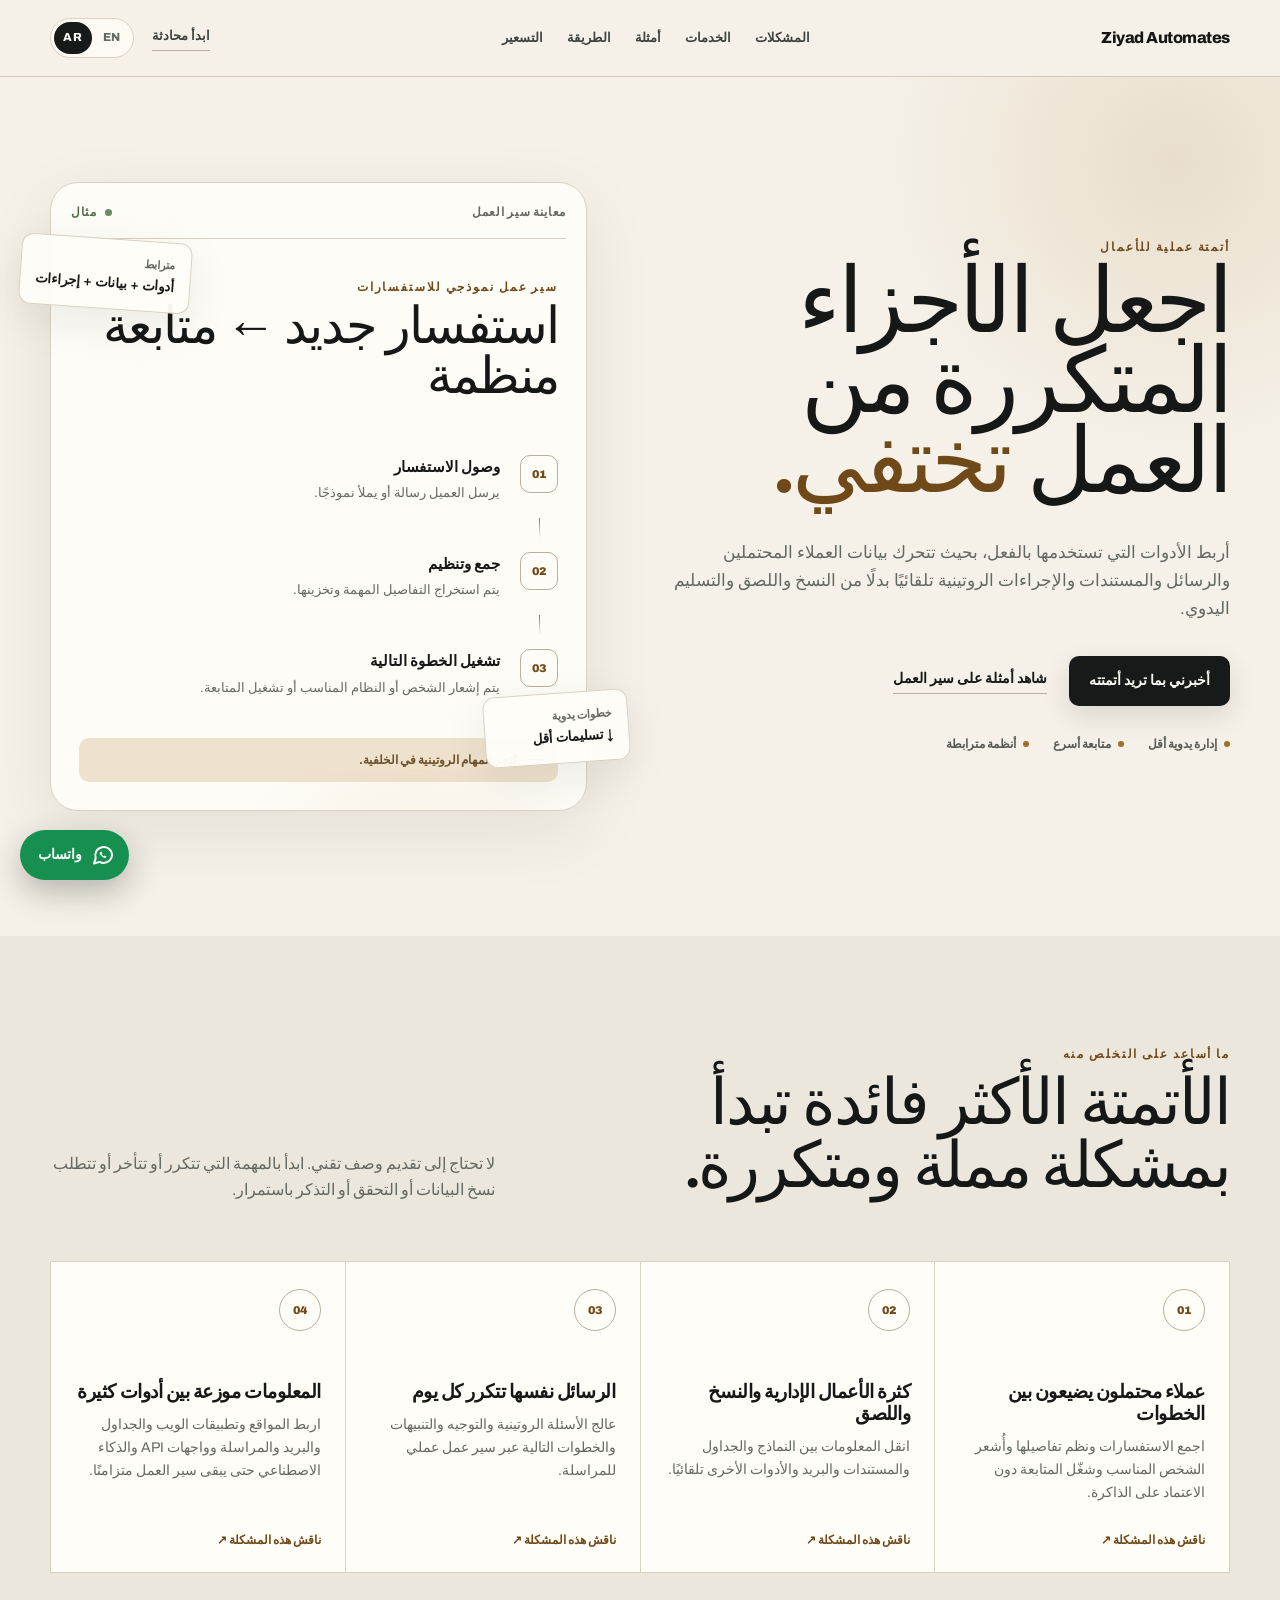
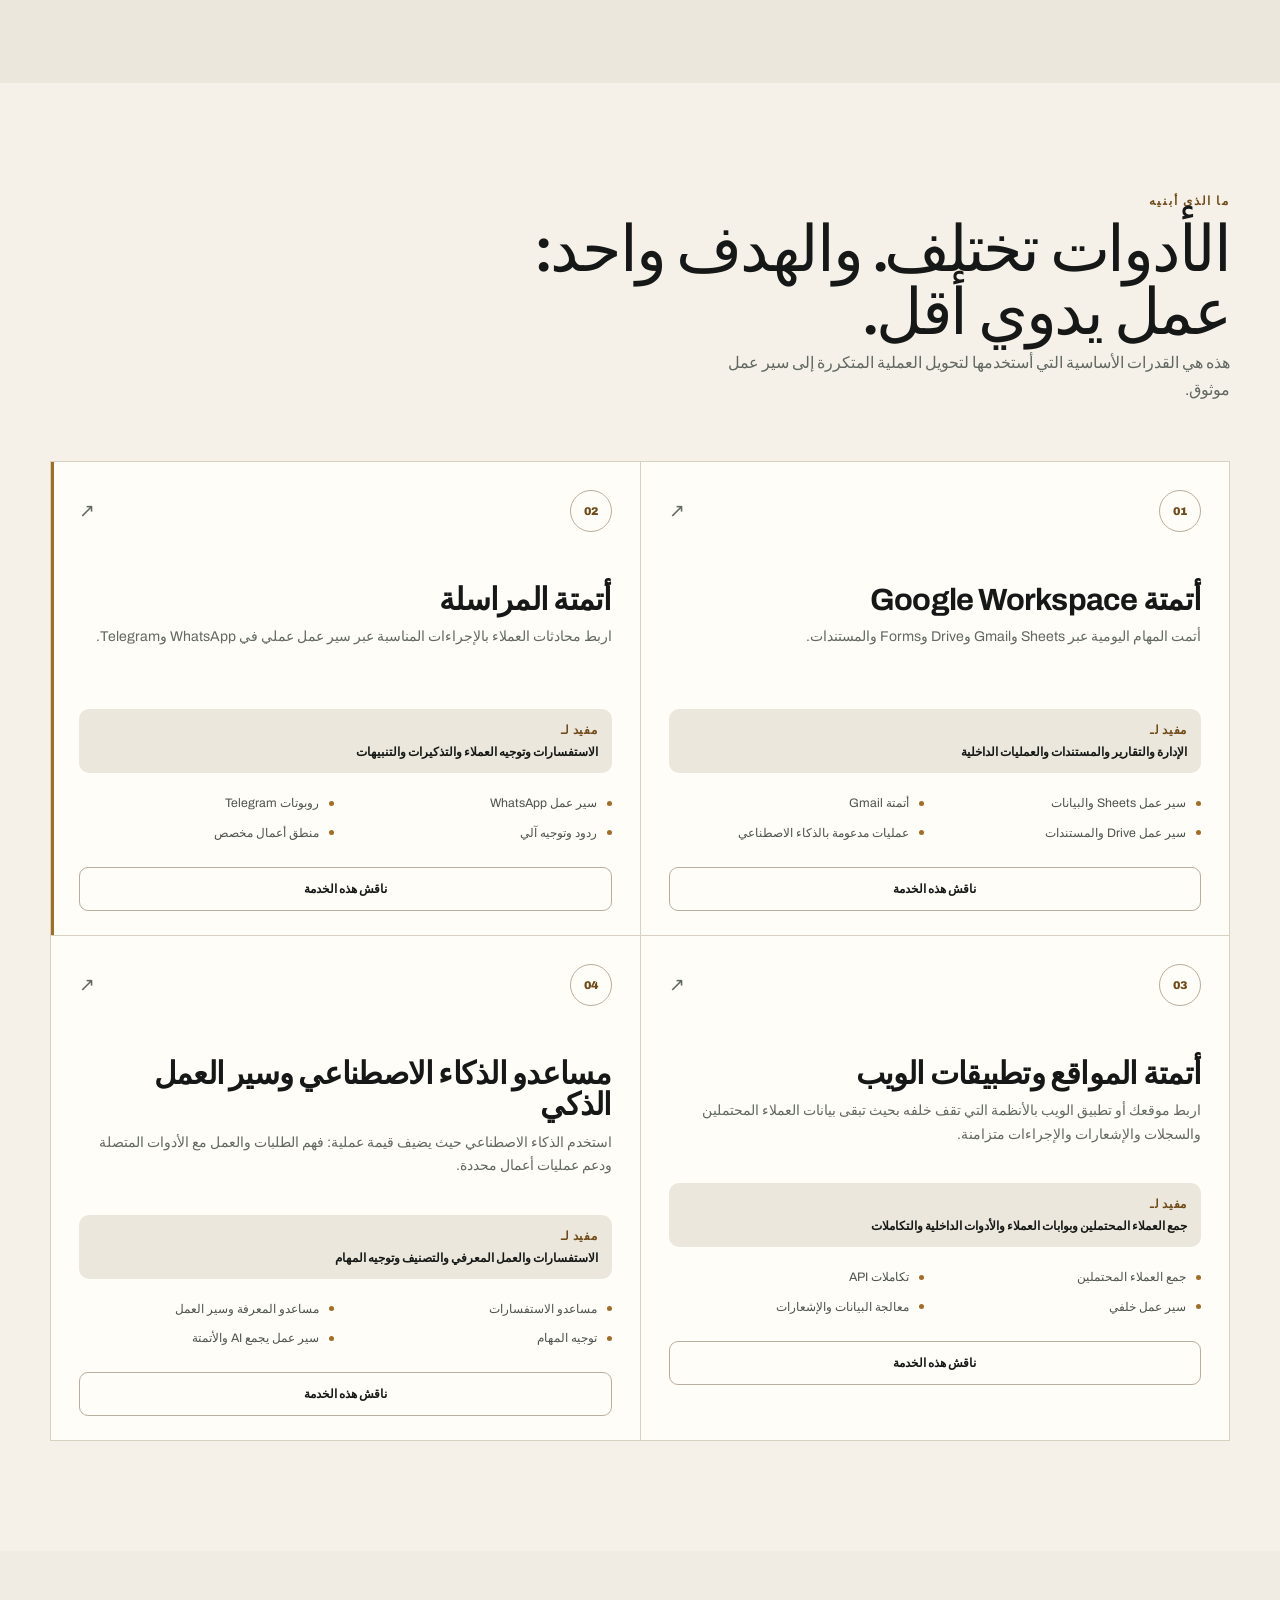
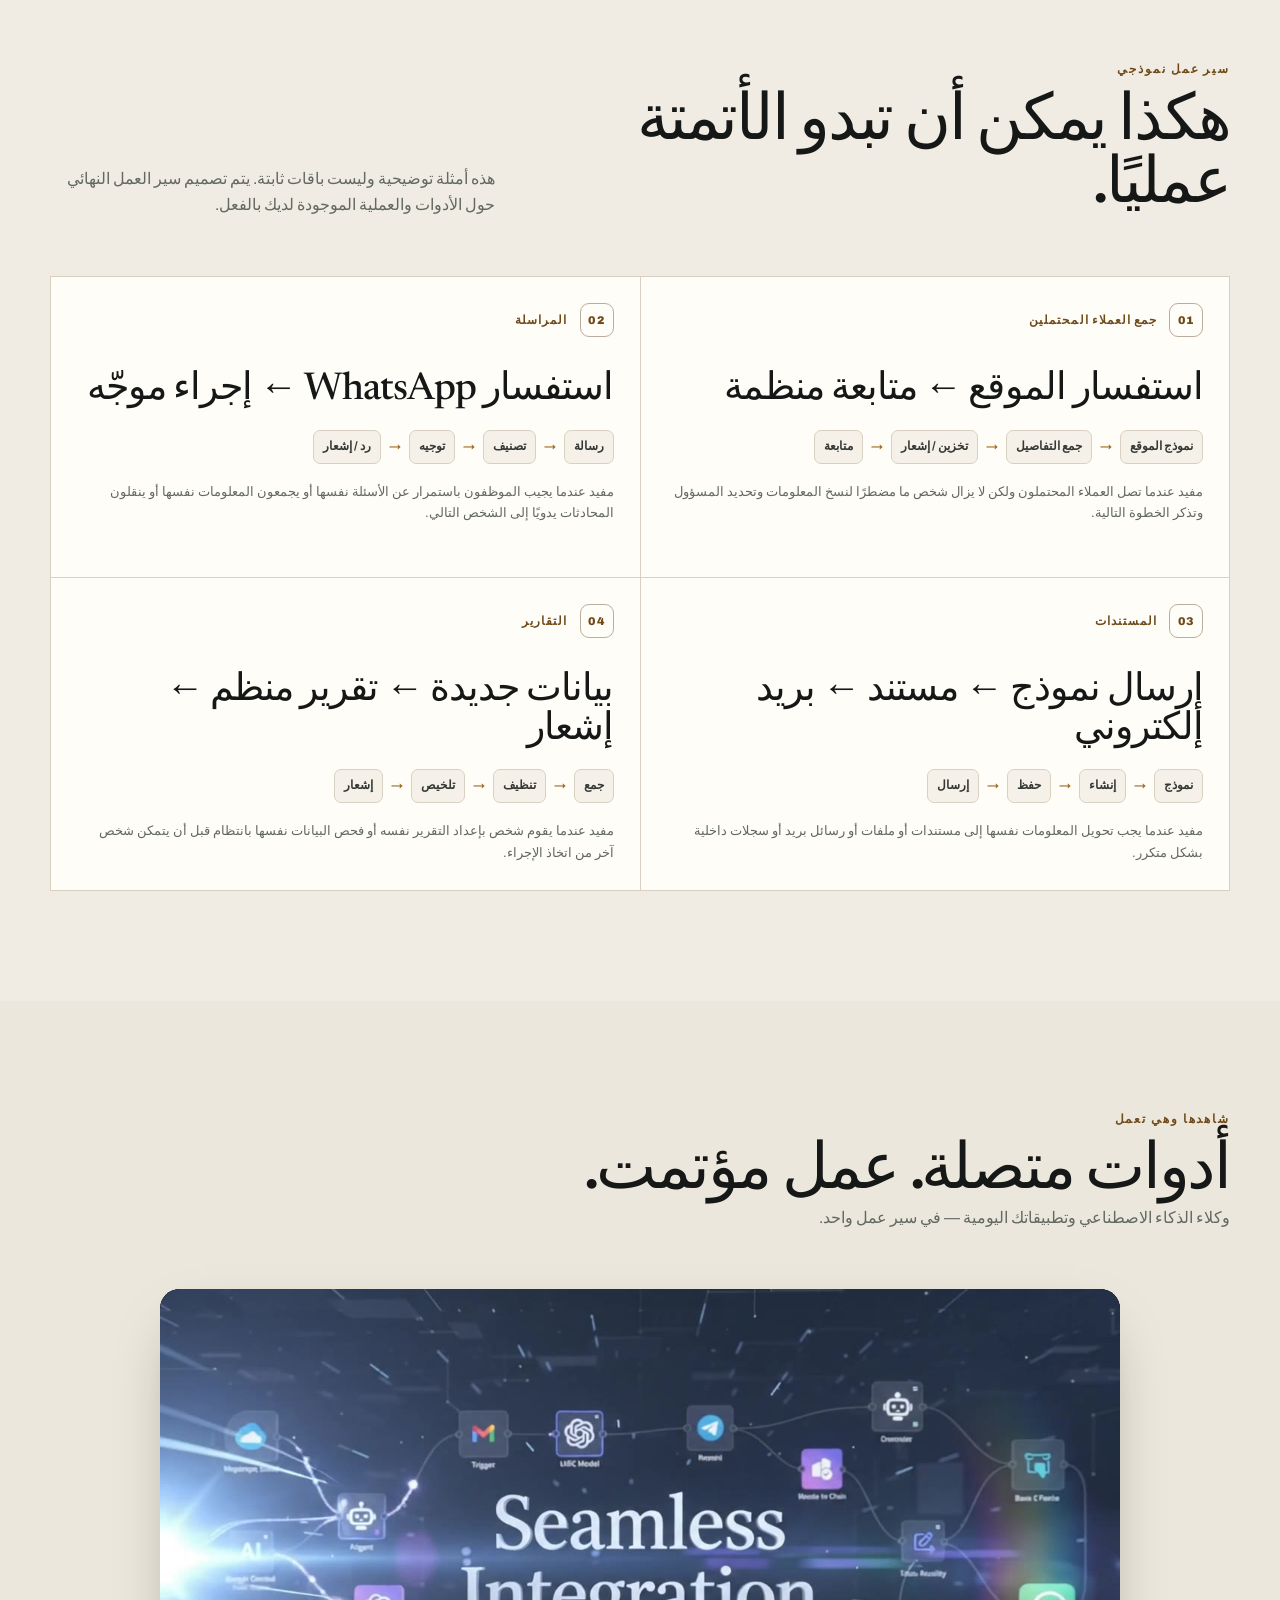
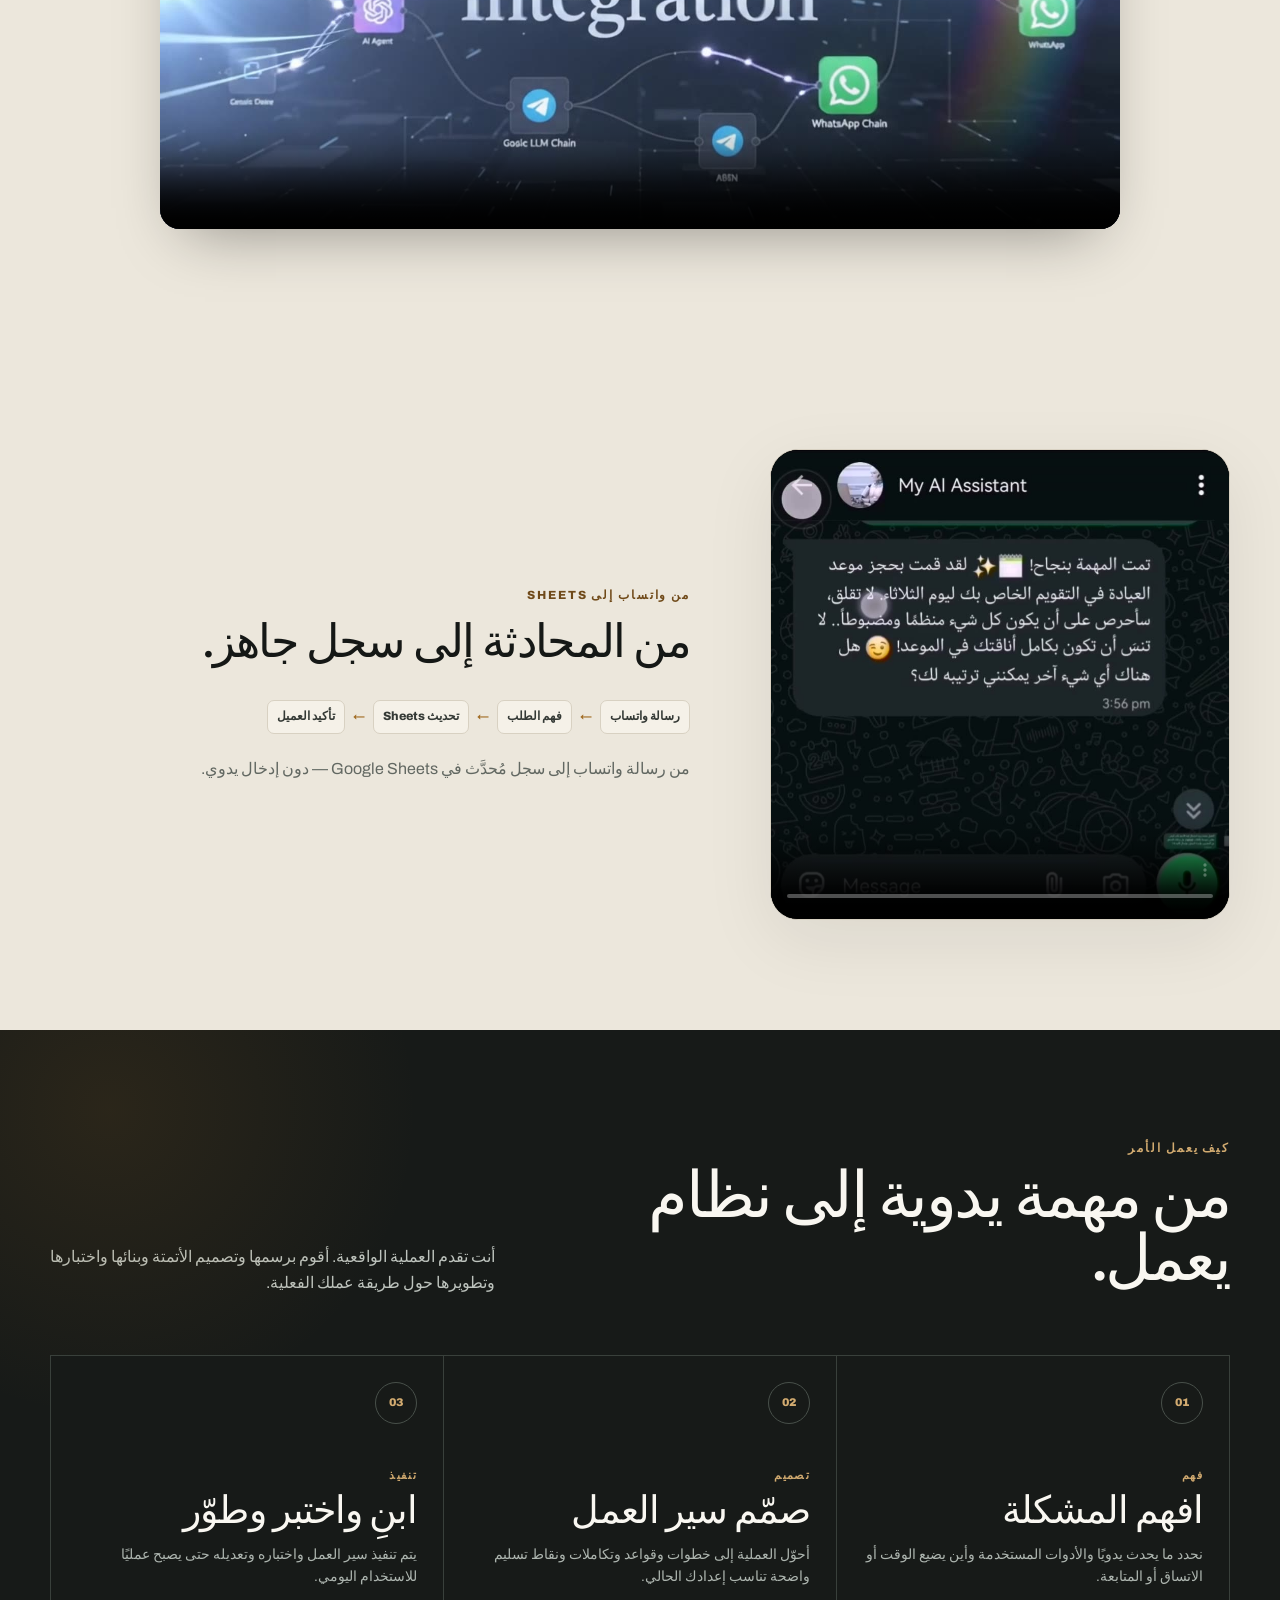
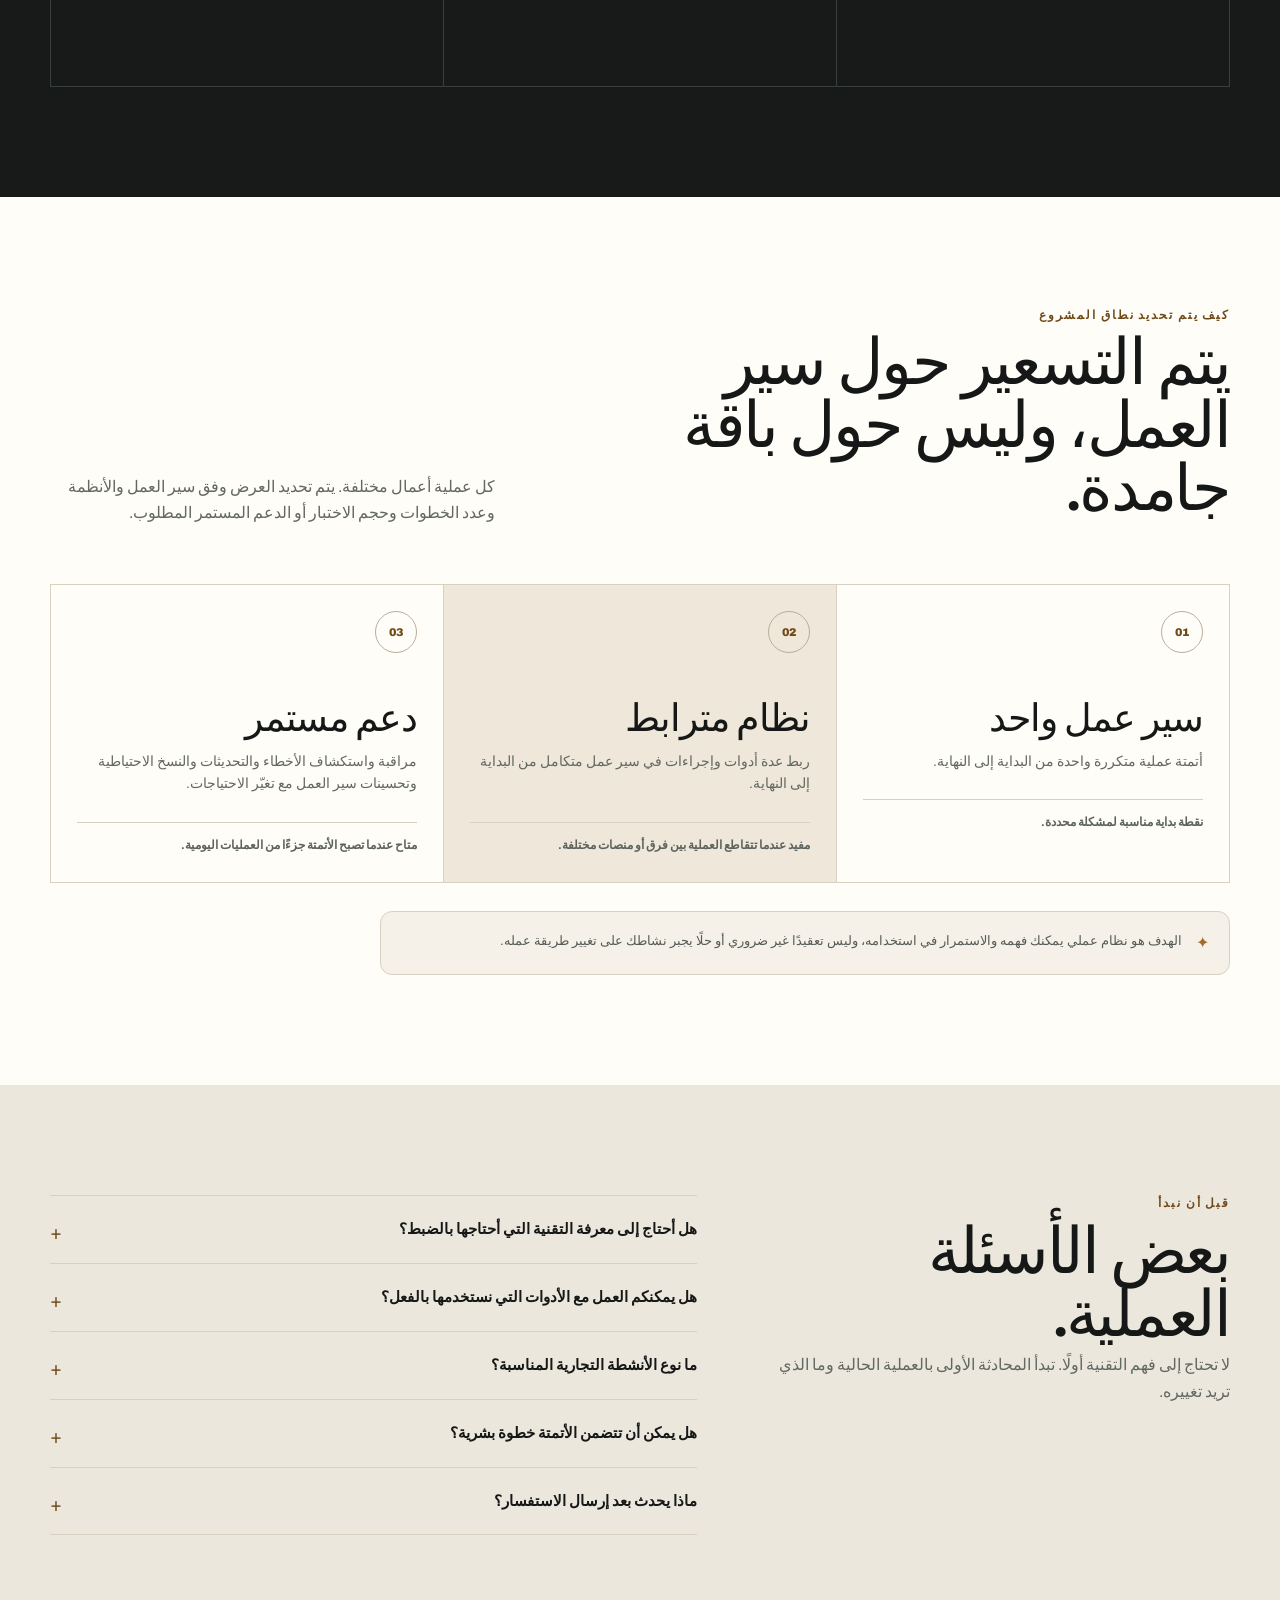
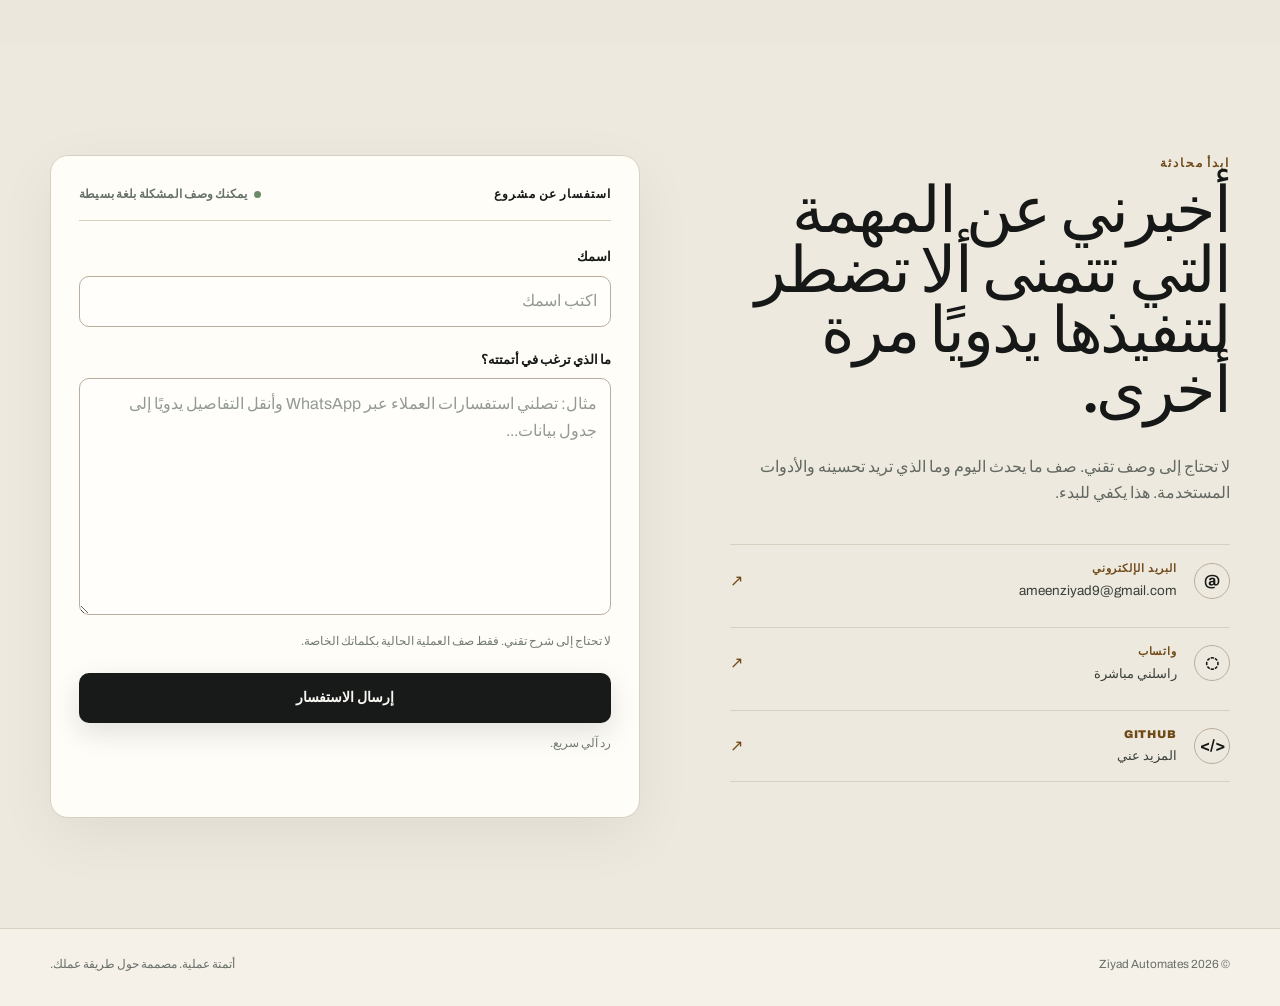
==== ar/index.html @ 6014fdd7 "Added visuals" ====
<!DOCTYPE html>

<html dir="rtl" lang="ar">
<head>
<meta charset="utf-8"/>
<meta content="width=device-width, initial-scale=1.0" name="viewport"/>
<meta content="يبني Ziyad Automates حلول أتمتة عملية للأعمال تشمل العملاء المحتملين والإدارة والمراسلة والمواقع وGoogle Workspace وسير العمل المدعوم بالذكاء الاصطناعي." name="description"/>
<meta content="#f5f1e8" name="theme-color"/>



<title>Ziyad Automates | أتمتة عملية للأعمال</title>
<link href="https://fonts.googleapis.com" rel="preconnect"/>
<link crossorigin="" href="https://fonts.gstatic.com" rel="preconnect"/>
<link href="https://fonts.googleapis.com/css2?family=Archivo:wght@400;500;600;700;800&amp;family=Newsreader:opsz,wght@6..72,400;6..72,500;6..72,600;6..72,700&amp;display=swap" rel="stylesheet"/>
<link href="/style.css" rel="stylesheet"/>
<link href="/favicon.ico" rel="icon" sizes="48x48"/>
<link href="/icon-192.png" rel="icon" sizes="192x192" type="image/png"/>
<link href="/apple-touch-icon.png" rel="apple-touch-icon"/>
<link href="https://ziyad-automates.com/ar/" rel="canonical"/><link href="https://ziyad-automates.com/" hreflang="en" rel="alternate"/><link href="https://ziyad-automates.com/ar/" hreflang="ar" rel="alternate"/><link href="https://ziyad-automates.com/" hreflang="x-default" rel="alternate"/><meta content="Ziyad Automates | أتمتة عملية للأعمال" property="og:title"/><meta content="يبني Ziyad Automates حلول أتمتة عملية للأعمال تشمل العملاء المحتملين والإدارة والمراسلة والمواقع وGoogle Workspace وسير العمل المدعوم بالذكاء الاصطناعي." property="og:description"/><meta content="website" property="og:type"/><meta content="https://ziyad-automates.com/ar/" property="og:url"/><meta content="ar_AR" property="og:locale"/><meta content="en_US" property="og:locale:alternate"/><meta content="Ziyad Automates" property="og:site_name"/><meta content="summary" name="twitter:card"/><meta content="Ziyad Automates | أتمتة عملية للأعمال" name="twitter:title"/><meta content="يبني Ziyad Automates حلول أتمتة عملية للأعمال تشمل العملاء المحتملين والإدارة والمراسلة والمواقع وGoogle Workspace وسير العمل المدعوم بالذكاء الاصطناعي." name="twitter:description"/><script type="application/ld+json">{"@context":"https://schema.org","@type":"WebSite","name":"Ziyad Automates","url":"https://ziyad-automates.com/ar/","inLanguage":"ar","description":"يبني Ziyad Automates حلول أتمتة عملية للأعمال تشمل العملاء المحتملين والإدارة والمراسلة والمواقع وGoogle Workspace وسير العمل المدعوم بالذكاء الاصطناعي."}</script></head>
<body dir="rtl">
<a class="skip-link" href="#main">انتقل إلى المحتوى</a>
<header class="site-header" id="top">
<div class="container header-inner">
<a aria-label="Ziyad Automates" class="brand" href="/ar/">Ziyad Automates</a>
<nav aria-label="التنقل الرئيسي" class="site-nav">
<a href="#problems">المشكلات</a>
<a href="#services">الخدمات</a>
<a href="#examples">أمثلة</a>
<a href="#process">الطريقة</a>
<a href="#pricing">التسعير</a>
</nav>
<div class="header-actions">
<a class="header-cta" href="#contact">ابدأ محادثة</a>
<div aria-label="اختيار اللغة" class="language-toggle"><a aria-label="English" class="language-button" href="/">EN</a><a aria-current="page" aria-label="العربية" class="language-button active" href="/ar/">AR</a></div>
</div>
</div>
</header>
<main id="main">
<section class="hero">
<div class="container hero-grid">
<div class="hero-copy">
<p class="eyebrow">أتمتة عملية للأعمال</p>
<h1>اجعل الأجزاء المتكررة من العمل <em>تختفي.</em></h1>
<p class="hero-text">أربط الأدوات التي تستخدمها بالفعل، بحيث تتحرك بيانات العملاء المحتملين والرسائل والمستندات والإجراءات الروتينية تلقائيًا بدلًا من النسخ واللصق والتسليم اليدوي.</p>
<div class="hero-actions">
<a class="button button-primary" href="#contact">أخبرني بما تريد أتمتته</a>
<a class="text-link" href="#examples">شاهد أمثلة على سير العمل</a>
</div>
<div aria-label="الفوائد" class="hero-points">
<span>إدارة يدوية أقل</span>
<span>متابعة أسرع</span>
<span>أنظمة مترابطة</span>
</div>
</div>
<div aria-label="مثال على سير عمل آلي" class="hero-visual">
<div class="workflow-window">
<div class="workflow-topbar">
<span class="workflow-label">معاينة سير العمل</span>
<span class="workflow-status"><span aria-hidden="true"></span><span>مثال</span></span>
</div>
<div class="workflow-heading">
<p class="eyebrow">سير عمل نموذجي للاستفسارات</p>
<h2>استفسار جديد ← متابعة منظمة</h2>
</div>
<div class="workflow-steps">
<article class="workflow-step">
<span class="step-number">01</span>
<div>
<h3>وصول الاستفسار</h3>
<p>يرسل العميل رسالة أو يملأ نموذجًا.</p>
</div>
</article>
<div aria-hidden="true" class="workflow-connector"></div>
<article class="workflow-step">
<span class="step-number">02</span>
<div>
<h3>جمع وتنظيم</h3>
<p>يتم استخراج التفاصيل المهمة وتخزينها.</p>
</div>
</article>
<div aria-hidden="true" class="workflow-connector"></div>
<article class="workflow-step">
<span class="step-number">03</span>
<div>
<h3>تشغيل الخطوة التالية</h3>
<p>يتم إشعار الشخص أو النظام المناسب أو تشغيل المتابعة.</p>
</div>
</article>
</div>
<div class="workflow-footer">
<span aria-hidden="true" class="workflow-line"></span>
<span>تُنجز المهام الروتينية في الخلفية.</span>
</div>
</div>
<div class="floating-card floating-card-one">
<span>خطوات يدوية</span>
<strong>↓ تسليمات أقل</strong>
</div>
<div class="floating-card floating-card-two">
<span>مترابط</span>
<strong>أدوات + بيانات + إجراءات</strong>
</div>
</div>
</div>
</section>
<section class="section section-soft" id="problems">
<div class="container">
<div class="section-heading section-heading-split">
<div>
<p class="eyebrow">ما أساعد على التخلص منه</p>
<h2>الأتمتة الأكثر فائدة تبدأ بمشكلة مملة ومتكررة.</h2>
</div>
<p>لا تحتاج إلى تقديم وصف تقني. ابدأ بالمهمة التي تتكرر أو تتأخر أو تتطلب نسخ البيانات أو التحقق أو التذكر باستمرار.</p>
</div>
<div class="problem-grid">
<article class="problem-card">
<span class="problem-index">01</span>
<h3>عملاء محتملون يضيعون بين الخطوات</h3>
<p>اجمع الاستفسارات ونظم تفاصيلها وأُشعر الشخص المناسب وشغّل المتابعة دون الاعتماد على الذاكرة.</p>
<button class="inline-cta" data-service="lead" type="button">ناقش هذه المشكلة ↗</button>
</article>
<article class="problem-card">
<span class="problem-index">02</span>
<h3>كثرة الأعمال الإدارية والنسخ واللصق</h3>
<p>انقل المعلومات بين النماذج والجداول والمستندات والبريد والأدوات الأخرى تلقائيًا.</p>
<button class="inline-cta" data-service="admin" type="button">ناقش هذه المشكلة ↗</button>
</article>
<article class="problem-card">
<span class="problem-index">03</span>
<h3>الرسائل نفسها تتكرر كل يوم</h3>
<p>عالج الأسئلة الروتينية والتوجيه والتنبيهات والخطوات التالية عبر سير عمل عملي للمراسلة.</p>
<button class="inline-cta" data-service="Messaging Automation" type="button">ناقش هذه المشكلة ↗</button>
</article>
<article class="problem-card">
<span class="problem-index">04</span>
<h3>المعلومات موزعة بين أدوات كثيرة</h3>
<p>اربط المواقع وتطبيقات الويب والجداول والبريد والمراسلة وواجهات API والذكاء الاصطناعي حتى يبقى سير العمل متزامنًا.</p>
<button class="inline-cta" data-service="systems" type="button">ناقش هذه المشكلة ↗</button>
</article>
</div>
</div>
</section>
<section class="section" id="services">
<div class="container">
<div class="section-heading">
<p class="eyebrow">ما الذي أبنيه</p>
<h2>الأدوات تختلف. والهدف واحد: عمل يدوي أقل.</h2>
<p>هذه هي القدرات الأساسية التي أستخدمها لتحويل العملية المتكررة إلى سير عمل موثوق.</p>
</div>
<div class="service-grid">
<article class="service-card">
<div class="service-topline"><span class="service-number">01</span><span aria-hidden="true" class="service-symbol">↗</span></div>
<h3>أتمتة Google Workspace</h3>
<p>أتمت المهام اليومية عبر Sheets وGmail وDrive وForms والمستندات.</p>
<div class="service-fit"><span>مفيد لـ</span><strong>الإدارة والتقارير والمستندات والعمليات الداخلية</strong></div>
<ul>
<li>سير عمل Sheets والبيانات</li>
<li>أتمتة Gmail</li>
<li>سير عمل Drive والمستندات</li>
<li>عمليات مدعومة بالذكاء الاصطناعي</li>
</ul>
<button class="service-cta" data-service="Google Workspace Automation" type="button">ناقش هذه الخدمة</button>
</article>
<article class="service-card service-card-accent">
<div class="service-topline"><span class="service-number">02</span><span aria-hidden="true" class="service-symbol">↗</span></div>
<h3>أتمتة المراسلة</h3>
<p>اربط محادثات العملاء بالإجراءات المناسبة عبر سير عمل عملي في WhatsApp وTelegram.</p>
<div class="service-fit"><span>مفيد لـ</span><strong>الاستفسارات وتوجيه العملاء والتذكيرات والتنبيهات</strong></div>
<ul>
<li>سير عمل WhatsApp</li>
<li>روبوتات Telegram</li>
<li>ردود وتوجيه آلي</li>
<li>منطق أعمال مخصص</li>
</ul>
<button class="service-cta" data-service="Messaging Automation" type="button">ناقش هذه الخدمة</button>
</article>
<article class="service-card">
<div class="service-topline"><span class="service-number">03</span><span aria-hidden="true" class="service-symbol">↗</span></div>
<h3>أتمتة المواقع وتطبيقات الويب</h3>
<p>اربط موقعك أو تطبيق الويب بالأنظمة التي تقف خلفه بحيث تبقى بيانات العملاء المحتملين والسجلات والإشعارات والإجراءات متزامنة.</p>
<div class="service-fit"><span>مفيد لـ</span><strong>جمع العملاء المحتملين وبوابات العملاء والأدوات الداخلية والتكاملات</strong></div>
<ul>
<li>جمع العملاء المحتملين</li>
<li>تكاملات API</li>
<li>سير عمل خلفي</li>
<li>معالجة البيانات والإشعارات</li>
</ul>
<button class="service-cta" data-service="Website &amp; Web App Automation" type="button">ناقش هذه الخدمة</button>
</article>
<article class="service-card">
<div class="service-topline"><span class="service-number">04</span><span aria-hidden="true" class="service-symbol">↗</span></div>
<h3>مساعدو الذكاء الاصطناعي وسير العمل الذكي</h3>
<p>استخدم الذكاء الاصطناعي حيث يضيف قيمة عملية: فهم الطلبات والعمل مع الأدوات المتصلة ودعم عمليات أعمال محددة.</p>
<div class="service-fit"><span>مفيد لـ</span><strong>الاستفسارات والعمل المعرفي والتصنيف وتوجيه المهام</strong></div>
<ul>
<li>مساعدو الاستفسارات</li>
<li>مساعدو المعرفة وسير العمل</li>
<li>توجيه المهام</li>
<li>سير عمل يجمع AI والأتمتة</li>
</ul>
<button class="service-cta" data-service="AI Assistants &amp; Smart Workflows" type="button">ناقش هذه الخدمة</button>
</article>
</div>
</div>
</section>
<section class="section examples-section" id="examples">
<div class="container">
<div class="section-heading section-heading-split">
<div>
<p class="eyebrow">سير عمل نموذجي</p>
<h2>هكذا يمكن أن تبدو الأتمتة عمليًا.</h2>
</div>
<p>هذه أمثلة توضيحية وليست باقات ثابتة. يتم تصميم سير العمل النهائي حول الأدوات والعملية الموجودة لديك بالفعل.</p>
</div>
<div class="examples-grid">
<article class="example-card">
<div class="example-heading"><span class="example-icon">01</span><span>جمع العملاء المحتملين</span></div>
<h3>استفسار الموقع ← متابعة منظمة</h3>
<div class="flow-list">
<span>نموذج الموقع</span><b>→</b><span>جمع التفاصيل</span><b>→</b><span>تخزين / إشعار</span><b>→</b><span>متابعة</span>
</div>
<p>مفيد عندما تصل العملاء المحتملون ولكن لا يزال شخص ما مضطرًا لنسخ المعلومات وتحديد المسؤول وتذكر الخطوة التالية.</p>
</article>
<article class="example-card">
<div class="example-heading"><span class="example-icon">02</span><span>المراسلة</span></div>
<h3>استفسار WhatsApp ← إجراء موجّه</h3>
<div class="flow-list">
<span>رسالة</span><b>→</b><span>تصنيف</span><b>→</b><span>توجيه</span><b>→</b><span>رد / إشعار</span>
</div>
<p>مفيد عندما يجيب الموظفون باستمرار عن الأسئلة نفسها أو يجمعون المعلومات نفسها أو ينقلون المحادثات يدويًا إلى الشخص التالي.</p>
</article>
<article class="example-card">
<div class="example-heading"><span class="example-icon">03</span><span>المستندات</span></div>
<h3>إرسال نموذج ← مستند ← بريد إلكتروني</h3>
<div class="flow-list">
<span>نموذج</span><b>→</b><span>إنشاء</span><b>→</b><span>حفظ</span><b>→</b><span>إرسال</span>
</div>
<p>مفيد عندما يجب تحويل المعلومات نفسها إلى مستندات أو ملفات أو رسائل بريد أو سجلات داخلية بشكل متكرر.</p>
</article>
<article class="example-card">
<div class="example-heading"><span class="example-icon">04</span><span>التقارير</span></div>
<h3>بيانات جديدة ← تقرير منظم ← إشعار</h3>
<div class="flow-list">
<span>جمع</span><b>→</b><span>تنظيف</span><b>→</b><span>تلخيص</span><b>→</b><span>إشعار</span>
</div>
<p>مفيد عندما يقوم شخص بإعداد التقرير نفسه أو فحص البيانات نفسها بانتظام قبل أن يتمكن شخص آخر من اتخاذ الإجراء.</p>
</article>
</div>
</div>
</section>
<section class="section section-soft" id="showcase">
<div class="container">
<div class="section-heading">
<p class="eyebrow">شاهدها وهي تعمل</p>
<h2>أدوات متصلة. عمل مؤتمت.</h2>
<p class="showcase-text">وكلاء الذكاء الاصطناعي وتطبيقاتك اليومية — في سير عمل واحد.</p>
</div>
<div class="showcase-frame">
<video autoplay muted loop controls playsinline preload="auto" poster="../automation-workflow-showcase-poster.jpg" aria-label="عرض مرئي لسير عمل مؤتمت"><source src="../automation-workflow-showcase.mp4" type="video/mp4"/>متصفحك لا يدعم تشغيل الفيديو.</video>
</div>
</div>
</section>
<section class="section section-soft" id="agent-result">
<div class="container agent-grid">
<div class="section-heading agent-copy">
<p class="eyebrow">من واتساب إلى Sheets</p>
<h2>من المحادثة إلى سجل جاهز.</h2>
<div class="flow-list">
<span>رسالة واتساب</span><b>←</b><span>فهم الطلب</span><b>←</b><span>تحديث Sheets</span><b>←</b><span>تأكيد العميل</span>
</div>
<p>من رسالة واتساب إلى سجل مُحدَّث في Google Sheets — دون إدخال يدوي.</p>
</div>
<div class="agent-media">
<video autoplay muted loop controls playsinline preload="auto" poster="whatsapp-order-to-sheets-poster.jpg" aria-label="عرض توضيحي لتحويل طلب واتساب إلى سجل في Google Sheets"><source src="whatsapp-order-to-sheets-demo.mp4" type="video/mp4"/>متصفحك لا يدعم تشغيل الفيديو.</video>
</div>
</div>
</section>
<section class="section section-dark process-section" id="process">
<div class="container">
<div class="section-heading dark-heading section-heading-split">
<div>
<p class="eyebrow">كيف يعمل الأمر</p>
<h2>من مهمة يدوية إلى نظام يعمل.</h2>
</div>
<p>أنت تقدم العملية الواقعية. أقوم برسمها وتصميم الأتمتة وبنائها واختبارها وتطويرها حول طريقة عملك الفعلية.</p>
</div>
<div class="process-grid">
<article class="process-step">
<span class="process-number">01</span>
<span class="process-tag">فهم</span>
<h3>افهم المشكلة</h3>
<p>نحدد ما يحدث يدويًا والأدوات المستخدمة وأين يضيع الوقت أو الاتساق أو المتابعة.</p>
</article>
<article class="process-step">
<span class="process-number">02</span>
<span class="process-tag">تصميم</span>
<h3>صمّم سير العمل</h3>
<p>أحوّل العملية إلى خطوات وقواعد وتكاملات ونقاط تسليم واضحة تناسب إعدادك الحالي.</p>
</article>
<article class="process-step">
<span class="process-number">03</span>
<span class="process-tag">تنفيذ</span>
<h3>ابنِ واختبر وطوّر</h3>
<p>يتم تنفيذ سير العمل واختباره وتعديله حتى يصبح عمليًا للاستخدام اليومي.</p>
</article>
</div>
</div>
</section>
<section class="section pricing-section" id="pricing">
<div class="container">
<div class="section-heading section-heading-split">
<div>
<p class="eyebrow">كيف يتم تحديد نطاق المشروع</p>
<h2>يتم التسعير حول سير العمل، وليس حول باقة جامدة.</h2>
</div>
<p>كل عملية أعمال مختلفة. يتم تحديد العرض وفق سير العمل والأنظمة وعدد الخطوات وحجم الاختبار أو الدعم المستمر المطلوب.</p>
</div>
<div class="engagement-grid">
<article class="engagement-card">
<span class="engagement-number">01</span>
<h3>سير عمل واحد</h3>
<p>أتمتة عملية متكررة واحدة من البداية إلى النهاية.</p>
<span class="engagement-use">نقطة بداية مناسبة لمشكلة محددة.</span>
</article>
<article class="engagement-card engagement-card-featured">
<span class="engagement-number">02</span>
<h3>نظام مترابط</h3>
<p>ربط عدة أدوات وإجراءات في سير عمل متكامل من البداية إلى النهاية.</p>
<span class="engagement-use">مفيد عندما تتقاطع العملية بين فرق أو منصات مختلفة.</span>
</article>
<article class="engagement-card">
<span class="engagement-number">03</span>
<h3>دعم مستمر</h3>
<p>مراقبة واستكشاف الأخطاء والتحديثات والنسخ الاحتياطية وتحسينات سير العمل مع تغيّر الاحتياجات.</p>
<span class="engagement-use">متاح عندما تصبح الأتمتة جزءًا من العمليات اليومية.</span>
</article>
</div>
<div class="pricing-note">
<span aria-hidden="true" class="note-mark">✦</span>
<p>الهدف هو نظام عملي يمكنك فهمه والاستمرار في استخدامه، وليس تعقيدًا غير ضروري أو حلًا يجبر نشاطك على تغيير طريقة عمله.</p>
</div>
</div>
</section>
<section class="section section-soft faq-section" id="faq">
<div class="container faq-layout">
<div class="section-heading">
<p class="eyebrow">قبل أن نبدأ</p>
<h2>بعض الأسئلة العملية.</h2>
<p>لا تحتاج إلى فهم التقنية أولًا. تبدأ المحادثة الأولى بالعملية الحالية وما الذي تريد تغييره.</p>
</div>
<div class="faq-list">
<details>
<summary>هل أحتاج إلى معرفة التقنية التي أحتاجها بالضبط؟</summary>
<p>لا. اشرح العملية الحالية والنتيجة التي تريدها، ومن هناك يمكن تحديد النهج التقني المناسب.</p>
</details>
<details>
<summary>هل يمكنكم العمل مع الأدوات التي نستخدمها بالفعل؟</summary>
<p>هذه هي نقطة البداية. الهدف عادةً هو ربط الأدوات الموجودة قبل إضافة برامج جديدة غير ضرورية.</p>
</details>
<details>
<summary>ما نوع الأنشطة التجارية المناسبة؟</summary>
<p>الأنشطة التي لديها أعمال إدارية متكررة أو استفسارات أو معالجة بيانات أو مستندات أو تقارير أو مراسلات مع العملاء تكون غالبًا مناسبة لأتمتة سير العمل.</p>
</details>
<details>
<summary>هل يمكن أن تتضمن الأتمتة خطوة بشرية؟</summary>
<p>نعم. ليست الأتمتة الجيدة مطالبة بإبعاد الأشخاص عن العملية. يمكنها تجهيز المعلومات وتوجيه العمل وطلب الموافقة وترك القرار النهائي للإنسان.</p>
</details>
<details>
<summary>ماذا يحدث بعد إرسال الاستفسار؟</summary>
<p>أراجع العملية التي وصفتها، وأوضح التفاصيل المهمة، ثم نستخدم هذه المحادثة لتحديد ما إذا كانت هناك أتمتة مناسبة للبناء.</p>
</details>
</div>
</div>
</section>
<section class="section contact-section" id="contact">
<div class="container contact-layout">
<div class="contact-intro">
<p class="eyebrow">ابدأ محادثة</p>
<h2>أخبرني عن المهمة التي تتمنى ألا تضطر لتنفيذها يدويًا مرة أخرى.</h2>
<p>لا تحتاج إلى وصف تقني. صف ما يحدث اليوم وما الذي تريد تحسينه والأدوات المستخدمة. هذا يكفي للبدء.</p>
<div class="contact-links">
<a class="contact-link" href="mailto:ameenziyad9@gmail.com">
<span aria-hidden="true" class="contact-icon">@</span>
<span class="contact-link-copy">
<span class="contact-label">البريد الإلكتروني</span>
<span>ameenziyad9@gmail.com</span>
</span>
<span aria-hidden="true" class="contact-link-arrow">↗</span>
</a>
<a aria-label="فتح واتساب" class="contact-link" href="https://wa.me/601153152511" rel="noopener noreferrer" target="_blank" title="واتساب">
<span aria-hidden="true" class="contact-icon whatsapp-mark">◌</span>
<span class="contact-link-copy">
<span class="contact-label">واتساب</span>
<span>راسلني مباشرة</span>
</span>
<span aria-hidden="true" class="contact-link-arrow">↗</span>
</a>
<a aria-label="فتح ملف GitHub" class="contact-link" href="https://github.com/ziyad-ameen" rel="noopener noreferrer" target="_blank" title="GitHub">
<span aria-hidden="true" class="contact-icon" dir="ltr">&lt;/&gt;</span>
<span class="contact-link-copy">
<span class="contact-label">GitHub</span>
<span>المزيد عني</span>
</span>
<span aria-hidden="true" class="contact-link-arrow">↗</span>
</a>
</div>
</div>
<div class="contact-card">
<div class="contact-card-top">
<span class="contact-card-label">استفسار عن مشروع</span>
<span class="contact-card-status"><span aria-hidden="true"></span><span>يمكنك وصف المشكلة بلغة بسيطة</span></span>
</div>
<form id="contactForm" novalidate="">
<div class="form-group">
<label for="name">اسمك</label>
<input autocomplete="name" id="name" maxlength="100" name="name" placeholder="اكتب اسمك" required="" type="text"/>
</div>
<div class="form-group">
<label for="message">ما الذي ترغب في أتمتته؟</label>
<textarea id="message" maxlength="5000" name="message" placeholder="مثال: تصلني استفسارات العملاء عبر WhatsApp وأنقل التفاصيل يدويًا إلى جدول بيانات..." required="" rows="8"></textarea>
<p class="field-hint">لا تحتاج إلى شرح تقني. فقط صف العملية الحالية بكلماتك الخاصة.</p>
</div>
<button class="button button-primary button-full" id="submitButton" type="submit">إرسال الاستفسار</button>
<p class="form-response-note">رد آلي سريع.</p>
<p aria-live="polite" class="response-message" id="responseMessage"></p>
</form>
</div>
</div>
</section>
</main>
<footer class="site-footer">
<div class="container footer-inner">
<p>© <span id="currentYear"></span> <span>Ziyad Automates</span></p>
<p>أتمتة عملية. مصممة حول طريقة عملك.</p>
</div>
</footer>
<script defer="" src="/script.js"></script>
</body>
</html>
---- style.css ----
:root {
    --bg: #f5f1e8;
    --bg-soft: #ece7dc;
    --surface: #fffdf8;
    --ink: #151816;
    --muted: #626862;
    --line: #d8d1c2;
    --line-strong: #b9ae9d;
    --accent: #a26d25;
    --accent-dark: #6f4918;
    --accent-soft: #efe2cd;
    --dark: #171a18;
    --white: #f9f7f1;
    --radius-md: 18px;
    --radius-lg: 28px;
    --shadow: 0 20px 70px rgba(21, 24, 22, 0.08);
    --max: 1180px;
}

* { box-sizing: border-box; }
html { scroll-behavior: smooth; }
body {
    margin: 0;
    background: var(--bg);
    color: var(--ink);
    font-family: "Archivo", system-ui, -apple-system, BlinkMacSystemFont, "Segoe UI", sans-serif;
    font-size: 16px;
    line-height: 1.65;
    -webkit-font-smoothing: antialiased;
}
body[dir="rtl"] { font-family: "Archivo", "Segoe UI", Tahoma, sans-serif; }
::selection { background: var(--accent-soft); color: var(--ink); }
a { color: inherit; text-decoration: none; }
button, input, textarea { font: inherit; }
button { border: 0; }

.container { width: min(calc(100% - 40px), var(--max)); margin: 0 auto; }
.section { padding: 110px 0; }
.section-soft { background: var(--bg-soft); }
.section-dark { background: var(--dark); color: var(--white); }

.skip-link {
    position: fixed; left: 16px; top: 16px; z-index: 1000;
    padding: 10px 14px; border-radius: 8px; background: var(--dark); color: var(--white);
    transform: translateY(-180%); transition: transform 0.2s ease;
}
.skip-link:focus { transform: translateY(0); }

.eyebrow {
    margin: 0 0 15px; color: var(--accent-dark); font-size: 0.74rem; font-weight: 800;
    letter-spacing: 0.16em; line-height: 1.4; text-transform: uppercase;
}
.section-dark .eyebrow, .dark-heading .eyebrow { color: #d2ab70; }

.section-heading { max-width: 780px; margin-bottom: 58px; }
.section-heading-split {
    max-width: none; display: grid; grid-template-columns: minmax(0, 1fr) minmax(280px, 0.68fr);
    gap: 80px; align-items: end;
}
.section-heading h2, .contact-intro h2, .hero h1 {
    margin: 0; font-family: "Newsreader", Georgia, serif; font-weight: 500; letter-spacing: -0.035em;
}
.section-heading h2 { max-width: 790px; font-size: clamp(2.4rem, 5vw, 4.8rem); line-height: 0.98; }
.section-heading > p:last-child, .section-heading-split > p {
    margin: 0; max-width: 520px; color: var(--muted);
}
.dark-heading > p:last-child, .dark-heading p { color: #bdc3bd; }

.site-header {
    position: sticky; top: 0; z-index: 50; border-bottom: 1px solid rgba(185, 174, 157, 0.6);
    background: rgba(245, 241, 232, 0.88); backdrop-filter: blur(16px);
}
.header-inner {
    min-height: 76px; display: grid; grid-template-columns: auto 1fr auto; align-items: center; gap: 28px;
}
.brand { font-weight: 800; letter-spacing: -0.03em; white-space: nowrap; }
.site-nav { justify-self: center; display: flex; align-items: center; gap: 24px; }
.site-nav a, .header-cta { color: #3d433f; font-size: 0.84rem; font-weight: 700; }
.site-nav a:hover, .site-nav a:focus-visible, .header-cta:hover, .header-cta:focus-visible { color: var(--accent-dark); }
.header-actions { display: flex; align-items: center; justify-content: flex-end; gap: 18px; }
.header-cta { border-bottom: 1px solid var(--line-strong); padding-bottom: 2px; }
.language-toggle {
    display: inline-flex; align-items: center; gap: 2px; padding: 3px; border: 1px solid var(--line);
    border-radius: 999px; background: rgba(255, 253, 248, 0.78);
}
.language-button {
    display: inline-flex; align-items: center; justify-content: center; min-width: 34px; padding: 6px 9px; border-radius: 999px; background: transparent; color: var(--muted);
    cursor: pointer; font-size: 0.73rem; font-weight: 800; letter-spacing: 0.07em;
}
.language-button:hover, .language-button:focus-visible { color: var(--ink); }
.language-button.active { background: var(--dark); color: var(--white); }

.hero { position: relative; overflow: clip; padding: 105px 0 125px; }
.hero::before {
    content: ""; position: absolute; width: 650px; height: 650px; top: -240px; right: -220px; border-radius: 50%;
    background: radial-gradient(circle, rgba(162, 109, 37, 0.14), transparent 65%); pointer-events: none;
}
.hero-grid {
    position: relative; display: grid; grid-template-columns: minmax(0, 0.96fr) minmax(440px, 0.9fr); gap: 70px; align-items: center;
}
.hero-copy { padding: 25px 0; }
.hero h1 { max-width: 700px; font-size: clamp(3.6rem, 7.1vw, 7.4rem); line-height: 0.88; }
.hero h1 em { color: var(--accent-dark); font-style: normal; }
.hero-text { max-width: 660px; margin: 28px 0 0; color: var(--muted); font-size: 1.06rem; }
.hero-actions { display: flex; align-items: center; gap: 22px; margin-top: 33px; }
.button {
    display: inline-flex; align-items: center; justify-content: center; min-height: 50px; padding: 12px 20px;
    border-radius: 10px; cursor: pointer; font-size: 0.9rem; font-weight: 800;
    transition: transform 0.2s ease, box-shadow 0.2s ease, background 0.2s ease;
}
.button:hover, .button:focus-visible { transform: translateY(-2px); }
.button-primary { background: var(--dark); color: var(--white); box-shadow: 0 10px 28px rgba(21, 24, 22, 0.12); }
.button-primary:hover, .button-primary:focus-visible { background: #242a26; box-shadow: 0 14px 36px rgba(21, 24, 22, 0.16); }
.text-link { font-size: 0.9rem; font-weight: 800; border-bottom: 1px solid var(--line-strong); padding-bottom: 3px; }
.hero-points {
    display: flex; flex-wrap: wrap; gap: 9px 24px; margin-top: 28px; color: #555b56; font-size: 0.78rem; font-weight: 700;
}
.hero-points span { display: inline-flex; align-items: center; gap: 7px; }
.hero-points span::before { content: ""; width: 6px; height: 6px; border-radius: 50%; background: var(--accent); }

.hero-visual { position: relative; min-height: 555px; display: flex; align-items: center; }
.workflow-window {
    position: relative; width: 100%; padding: 20px; border: 1px solid var(--line); border-radius: var(--radius-lg);
    background: rgba(255, 253, 248, 0.92); box-shadow: var(--shadow); overflow: hidden;
}
.workflow-window::after {
    content: ""; position: absolute; inset: auto -15% -38% 22%; height: 280px;
    background: radial-gradient(circle, rgba(162, 109, 37, 0.1), transparent 68%); pointer-events: none;
}
.workflow-topbar { display: flex; align-items: center; justify-content: space-between; padding-bottom: 16px; border-bottom: 1px solid var(--line); }
.workflow-label, .workflow-status, .contact-card-status, .service-fit span {
    font-size: 0.72rem; font-weight: 800; letter-spacing: 0.06em; text-transform: uppercase;
}
.workflow-label { color: var(--muted); }
.workflow-status { display: inline-flex; gap: 8px; align-items: center; color: #4f6c4b; }
.workflow-status span:first-child, .contact-card-status span:first-child {
    width: 7px; height: 7px; border-radius: 50%; background: #6b8a66;
}
.workflow-heading { padding: 40px 8px 26px; }
.workflow-heading .eyebrow { margin-bottom: 10px; }
.workflow-heading h2 {
    margin: 0; max-width: 580px; font-family: "Newsreader", Georgia, serif; font-size: clamp(2.2rem, 4vw, 4rem);
    font-weight: 500; line-height: 0.98; letter-spacing: -0.035em;
}
.workflow-steps { position: relative; padding: 6px 8px 14px; }
.workflow-step { display: grid; grid-template-columns: 42px 1fr; gap: 16px; align-items: start; padding: 17px 0; }
.step-number {
    display: grid; width: 38px; height: 38px; place-items: center; border: 1px solid var(--line-strong); border-radius: 10px;
    color: var(--accent-dark); font-size: 0.7rem; font-weight: 900;
}
.workflow-step h3 { margin: 0; font-size: 0.95rem; }
.workflow-step p { margin: 2px 0 0; color: var(--muted); font-size: 0.84rem; }
.workflow-connector { width: 1px; height: 20px; margin: -3px 0 -3px 18px; background: linear-gradient(var(--accent), transparent); }
.workflow-footer {
    display: flex; align-items: center; gap: 10px; margin: 8px; padding: 12px 14px; border-radius: 10px;
    background: var(--accent-soft); color: #6d512b; font-size: 0.78rem; font-weight: 700;
}
.workflow-line { width: 18px; height: 1px; background: var(--accent); }
.floating-card {
    position: absolute; z-index: 2; min-width: 145px; padding: 13px 15px; border: 1px solid var(--line); border-radius: 12px;
    background: rgba(255, 253, 248, 0.96); box-shadow: 0 14px 45px rgba(21, 24, 22, 0.08);
}
.floating-card span, .floating-card strong { display: block; }
.floating-card span { color: var(--muted); font-size: 0.7rem; font-weight: 700; }
.floating-card strong { margin-top: 2px; font-size: 0.84rem; }
.floating-card-one { left: -42px; bottom: 48px; transform: rotate(-4deg); }
.floating-card-two { right: -30px; top: 56px; transform: rotate(4deg); }

.problem-grid, .service-grid, .examples-grid, .engagement-grid {
    display: grid; gap: 1px; border: 1px solid var(--line); background: var(--line);
}
.problem-grid { grid-template-columns: repeat(4, minmax(0, 1fr)); }
.problem-card, .service-card, .example-card, .engagement-card { background: var(--surface); }
.problem-card { min-height: 310px; padding: 27px 24px 22px; display: flex; flex-direction: column; }
.problem-index, .example-icon, .service-number, .engagement-number, .process-number {
    display: inline-flex; width: 42px; height: 42px; align-items: center; justify-content: center;
    border: 1px solid var(--line-strong); border-radius: 50%; color: var(--accent-dark); font-size: 0.7rem; font-weight: 900;
}
.problem-card h3, .service-card h3, .example-card h3, .engagement-card h3, .process-step h3 { letter-spacing: -0.025em; }
.problem-card h3 { margin: 50px 0 10px; font-size: 1.18rem; line-height: 1.15; }
.problem-card p, .service-card p, .example-card p, .engagement-card p, .process-step p, .faq-list p { color: var(--muted); }
.problem-card p { margin: 0; font-size: 0.88rem; }
.inline-cta, .service-cta {
    margin-top: auto; align-self: flex-start; padding: 0; background: transparent; color: var(--accent-dark); cursor: pointer;
    font-size: 0.78rem; font-weight: 800;
}
.inline-cta:hover, .inline-cta:focus-visible, .service-cta:hover, .service-cta:focus-visible { color: var(--accent); }
.service-grid { grid-template-columns: repeat(2, minmax(0, 1fr)); }
.service-card { position: relative; min-height: 455px; padding: 28px 28px 24px; }
.service-card::before {
    content: ""; position: absolute; inset: 0 auto 0 0; width: 3px; background: transparent; transition: background 0.2s ease;
}
.service-card:hover::before, .service-card-accent::before { background: var(--accent); }
.service-topline { display: flex; justify-content: space-between; align-items: center; }
.service-symbol { color: var(--muted); font-size: 1.2rem; }
.service-card h3 { max-width: 470px; margin: 52px 0 10px; font-size: clamp(1.45rem, 2.4vw, 2.05rem); line-height: 1.02; }
.service-card > p { min-height: 64px; margin: 0; font-size: 0.88rem; }
.service-fit { display: grid; gap: 4px; min-height: 64px; margin-top: 20px; padding: 12px 14px; border-radius: 10px; background: var(--bg-soft); }
.service-fit span { color: var(--accent-dark); }
.service-fit strong { font-size: 0.78rem; line-height: 1.35; }
.service-card ul { display: grid; grid-template-columns: repeat(2, minmax(0, 1fr)); gap: 9px 22px; margin: 20px 0 0; padding: 0; list-style: none; }
.service-card li { position: relative; padding-left: 15px; color: #4d534e; font-size: 0.77rem; }
.service-card li::before { content: ""; position: absolute; top: 0.62em; left: 0; width: 5px; height: 5px; border-radius: 50%; background: var(--accent); }
.service-cta { width: 100%; min-height: 44px; margin-top: 24px; padding: 9px 12px; border: 1px solid var(--line-strong); border-radius: 9px; color: var(--ink); }

.examples-section { background: #f0ece3; }
.examples-grid { grid-template-columns: repeat(2, minmax(0, 1fr)); }
.example-card { min-height: 300px; padding: 26px; }
.example-heading { display: flex; align-items: center; gap: 12px; color: var(--accent-dark); font-size: 0.72rem; font-weight: 900; letter-spacing: 0.09em; text-transform: uppercase; }
.example-icon { flex: 0 0 auto; width: 34px; height: 34px; border-radius: 9px; }
.example-card h3 { margin: 34px 0 20px; max-width: 560px; font-family: "Newsreader", Georgia, serif; font-size: clamp(1.75rem, 3vw, 2.55rem); font-weight: 500; line-height: 1; }
.flow-list { display: flex; flex-wrap: wrap; align-items: center; gap: 8px; margin-bottom: 17px; color: #343935; font-size: 0.75rem; font-weight: 800; }
.flow-list span { padding: 6px 9px; border: 1px solid var(--line); border-radius: 7px; background: var(--bg); }
.flow-list b { color: var(--accent); }
.example-card p { margin: 0; font-size: 0.83rem; }

.process-section { position: relative; overflow: hidden; }
.process-section::before {
    content: ""; position: absolute; width: 620px; height: 620px; top: -230px; left: -200px; border-radius: 50%;
    background: radial-gradient(circle, rgba(162, 109, 37, 0.14), transparent 70%); pointer-events: none;
}
.process-grid { position: relative; display: grid; grid-template-columns: repeat(3, minmax(0, 1fr)); gap: 1px; border: 1px solid #39403b; background: #39403b; }
.process-step { min-height: 330px; padding: 26px; background: var(--dark); }
.process-step .process-number { border-color: #48504a; color: #d2ab70; }
.process-tag { display: block; margin-top: 42px; color: #d2ab70; font-size: 0.7rem; font-weight: 900; letter-spacing: 0.12em; text-transform: uppercase; }
.process-step h3 { margin: 11px 0 10px; font-family: "Newsreader", Georgia, serif; font-size: clamp(1.7rem, 3vw, 2.5rem); font-weight: 500; line-height: 1; }
.process-step p { margin: 0; color: #adb5af; font-size: 0.86rem; }

.pricing-section { background: var(--surface); }
.engagement-grid { grid-template-columns: repeat(3, minmax(0, 1fr)); }
.engagement-card { min-height: 275px; padding: 26px; }
.engagement-card-featured { background: #eee7da; }
.engagement-card h3 { margin: 50px 0 9px; font-family: "Newsreader", Georgia, serif; font-size: clamp(1.7rem, 3vw, 2.4rem); font-weight: 500; line-height: 1; }
.engagement-card p { margin: 0; font-size: 0.86rem; }
.engagement-use { display: block; margin-top: 26px; padding-top: 13px; border-top: 1px solid var(--line); color: #5d635f; font-size: 0.75rem; font-weight: 700; }
.pricing-note { display: grid; grid-template-columns: auto 1fr; gap: 14px; align-items: start; max-width: 850px; margin-top: 28px; padding: 18px 20px; border: 1px solid var(--line); border-radius: 12px; background: var(--bg); }
.note-mark { color: var(--accent); }
.pricing-note p { margin: 0; color: #555b56; font-size: 0.82rem; }

.faq-layout { display: grid; grid-template-columns: minmax(0, 0.7fr) minmax(0, 1fr); gap: 80px; align-items: start; }
.faq-list { border-top: 1px solid var(--line); }
.faq-list details { border-bottom: 1px solid var(--line); }
.faq-list summary { position: relative; padding: 21px 34px 21px 0; cursor: pointer; list-style: none; font-size: 0.94rem; font-weight: 800; }
.faq-list summary::-webkit-details-marker { display: none; }
.faq-list summary::after { content: "+"; position: absolute; right: 0; color: var(--accent-dark); font-size: 1.2rem; font-weight: 400; }
.faq-list details[open] summary::after { content: "−"; }
.faq-list p { margin: -4px 0 20px; padding-right: 22px; font-size: 0.84rem; }

.contact-section { background: #eee9de; }
.contact-layout { display: grid; grid-template-columns: minmax(0, 0.78fr) minmax(420px, 0.92fr); gap: 90px; align-items: start; }
.contact-intro h2 { max-width: 680px; font-size: clamp(2.8rem, 5vw, 5rem); line-height: 0.94; }
.contact-intro > p:not(.eyebrow) { max-width: 600px; margin: 26px 0 0; color: var(--muted); }
.contact-links { display: grid; gap: 11px; margin-top: 38px; max-width: 560px; }
.contact-link { display: grid; grid-template-columns: 40px 1fr auto; gap: 13px; align-items: center; padding: 14px 0; border-top: 1px solid var(--line); }
.contact-link:last-child { border-bottom: 1px solid var(--line); }
.contact-icon { display: grid; width: 36px; height: 36px; place-items: center; border: 1px solid var(--line-strong); border-radius: 50%; font-weight: 800; }
.contact-label, .contact-link-copy span:last-child { display: block; }
.contact-label { color: var(--accent-dark); font-size: 0.7rem; font-weight: 900; letter-spacing: 0.08em; text-transform: uppercase; }
.contact-link-copy span:last-child { margin-top: 2px; color: #383e39; font-size: 0.84rem; }
.contact-link-arrow { color: var(--accent-dark); }
.contact-card { padding: 28px; border: 1px solid var(--line); border-radius: var(--radius-md); background: var(--surface); box-shadow: 0 18px 60px rgba(21, 24, 22, 0.06); }
.contact-card-top { display: flex; align-items: center; justify-content: space-between; gap: 16px; padding-bottom: 16px; margin-bottom: 25px; border-bottom: 1px solid var(--line); }
.contact-card-label { font-size: 0.76rem; font-weight: 900; letter-spacing: 0.08em; text-transform: uppercase; }
.contact-card-status { display: inline-flex; align-items: center; gap: 7px; color: #667069; letter-spacing: 0.02em; }
.form-group { margin-bottom: 22px; }
.form-group label { display: block; margin-bottom: 8px; font-size: 0.82rem; font-weight: 800; }
.form-group input, .form-group textarea { width: 100%; border: 1px solid var(--line-strong); border-radius: 10px; background: #fffefa; color: var(--ink); outline: 0; transition: border-color 0.2s ease, box-shadow 0.2s ease; }
.form-group input { min-height: 50px; padding: 11px 13px; }
.form-group textarea { min-height: 200px; padding: 12px 13px; resize: vertical; }
.form-group input::placeholder, .form-group textarea::placeholder { color: #939a94; }
.form-group input:focus, .form-group textarea:focus { border-color: var(--accent); box-shadow: 0 0 0 4px rgba(162, 109, 37, 0.1); }
.field-hint { margin: 8px 0 0; color: #737a74; font-size: 0.72rem; }
.button-full { width: 100%; }
.button:disabled { cursor: wait; opacity: 0.6; transform: none; }
.form-response-note { margin: 11px 0 0; color: #737a74; font-size: 0.72rem; line-height: 1.6; }
.response-message { min-height: 24px; margin: 13px 0 0; color: var(--accent-dark); font-size: 0.78rem; font-weight: 700; white-space: pre-line; }
.site-footer { border-top: 1px solid var(--line); background: var(--bg); }
.footer-inner { display: flex; justify-content: space-between; gap: 30px; padding: 26px 0 31px; color: #696f69; font-size: 0.74rem; }
.footer-inner p { margin: 0; }

[dir="rtl"] .faq-list summary { padding-right: 0; padding-left: 34px; }
[dir="rtl"] .faq-list summary::after { right: auto; left: 0; }
[dir="rtl"] .service-card li { padding-left: 0; padding-right: 15px; }
[dir="rtl"] .service-card li::before { left: auto; right: 0; }
[dir="rtl"] .floating-card-one { left: auto; right: -42px; }
[dir="rtl"] .floating-card-two { right: auto; left: -30px; }
[dir="rtl"] .workflow-connector { margin-left: 0; margin-right: 18px; }
[dir="rtl"] .pricing-note, [dir="rtl"] .contact-link, [dir="rtl"] .workflow-step, [dir="rtl"] .hero-points span { text-align: right; }

:focus-visible { outline: 3px solid rgba(162, 109, 37, 0.45); outline-offset: 3px; }


/* Video showcase sections */
.showcase-frame {
    max-width: 960px;
    margin: 2.5rem auto 0;
    border-radius: 20px;
    overflow: hidden;
    background: #0b0d14;
    box-shadow: 0 24px 60px -24px rgba(0, 0, 0, 0.4);
}
.showcase-frame video {
    display: block;
    width: 100%;
    height: auto;
    aspect-ratio: 16 / 9;
    background: #0b0d14;
}
.agent-grid {
    display: grid;
    grid-template-columns: minmax(0, 460px) minmax(0, 1fr);
    gap: 80px;
    align-items: center;
}
.agent-media {
    grid-column: 1;
    grid-row: 1;
    width: 100%;
    max-width: 460px;
    justify-self: center;
    border: 1px solid var(--line);
    border-radius: var(--radius-lg);
    overflow: hidden;
    background: #000;
    box-shadow: var(--shadow);
}
.agent-media video {
    display: block;
    width: 100%;
    height: auto;
    aspect-ratio: 1080 / 1104;
    background: #000;
}
.agent-copy {
    grid-column: 2;
    grid-row: 1;
}
.section-heading.agent-copy { margin-bottom: 0; }
.section-heading.agent-copy h2 {
    font-size: clamp(2rem, 3.6vw, 3.2rem);
    line-height: 1.2;
}
.agent-copy .flow-list { margin: 26px 0 22px; }

@media (max-width: 1100px) {
    .site-nav { gap: 16px; }
    .header-inner { gap: 18px; }
    .hero-grid { grid-template-columns: 1fr; gap: 55px; }
    .hero-copy { max-width: 820px; }
    .hero-visual { max-width: 780px; }
    .problem-grid { grid-template-columns: repeat(2, minmax(0, 1fr)); }
    .service-card, .example-card { min-height: 420px; }
    .contact-layout, .faq-layout { gap: 60px; }
}

@media (max-width: 900px) {
    .agent-grid { grid-template-columns: 1fr; gap: 40px; }
    .agent-media, .agent-copy { grid-column: 1; grid-row: auto; }
    .header-inner { grid-template-columns: auto 1fr auto; grid-template-rows: auto auto; }
    .site-nav {
        grid-column: 1 / -1;
        grid-row: 2;
        width: 100%;
        justify-self: stretch;
        justify-content: flex-start;
        overflow-x: auto;
        gap: 20px;
        padding: 0 0 12px;
        scrollbar-width: none;
    }
    .site-nav::-webkit-scrollbar { display: none; }
    .header-actions { justify-self: end; grid-column: 3; grid-row: 1; }
    .section-heading-split, .faq-layout, .contact-layout { grid-template-columns: 1fr; }
    .section-heading-split { gap: 28px; }
    .service-grid, .examples-grid, .engagement-grid { grid-template-columns: 1fr; }
    .service-card, .example-card, .engagement-card { min-height: auto; }
    .service-card > p { min-height: auto; }
    .process-grid { grid-template-columns: 1fr; }
    .process-step { min-height: 260px; }
    .contact-card { max-width: 760px; }
}

@media (max-width: 640px) {
    .container { width: min(calc(100% - 28px), var(--max)); }
    .section { padding: 78px 0; }
    .header-inner { min-height: 68px; }
    .header-cta { display: none; }
    .hero { padding: 75px 0 85px; }
    .hero h1 { font-size: clamp(3rem, 16vw, 5.2rem); }
    .hero-text { font-size: 0.98rem; }
    .hero-actions { flex-direction: column; align-items: stretch; }
    .hero-actions .text-link { align-self: flex-start; }
    .hero-visual { min-height: 0; padding: 12px 0 38px; }
    .floating-card { display: none; }
    .workflow-window { padding: 16px; border-radius: 18px; }
    .workflow-heading { padding: 30px 4px 18px; }
    .workflow-heading h2 { font-size: 2.05rem; }
    .workflow-step { gap: 12px; }
    .problem-grid { grid-template-columns: 1fr; }
    .problem-card { min-height: auto; }
    .service-card, .example-card, .engagement-card, .contact-card { padding: 22px; }
    .service-card ul { grid-template-columns: 1fr; }
    .flow-list { gap: 5px; }
    .flow-list b { display: none; }
    .footer-inner { flex-direction: column; gap: 8px; }
    .contact-card-top { align-items: flex-start; flex-direction: column; }
}

@media (prefers-reduced-motion: reduce) {
    html { scroll-behavior: auto; }
    *, *::before, *::after { transition-duration: 0.01ms !important; animation-duration: 0.01ms !important; animation-iteration-count: 1 !important; }
}
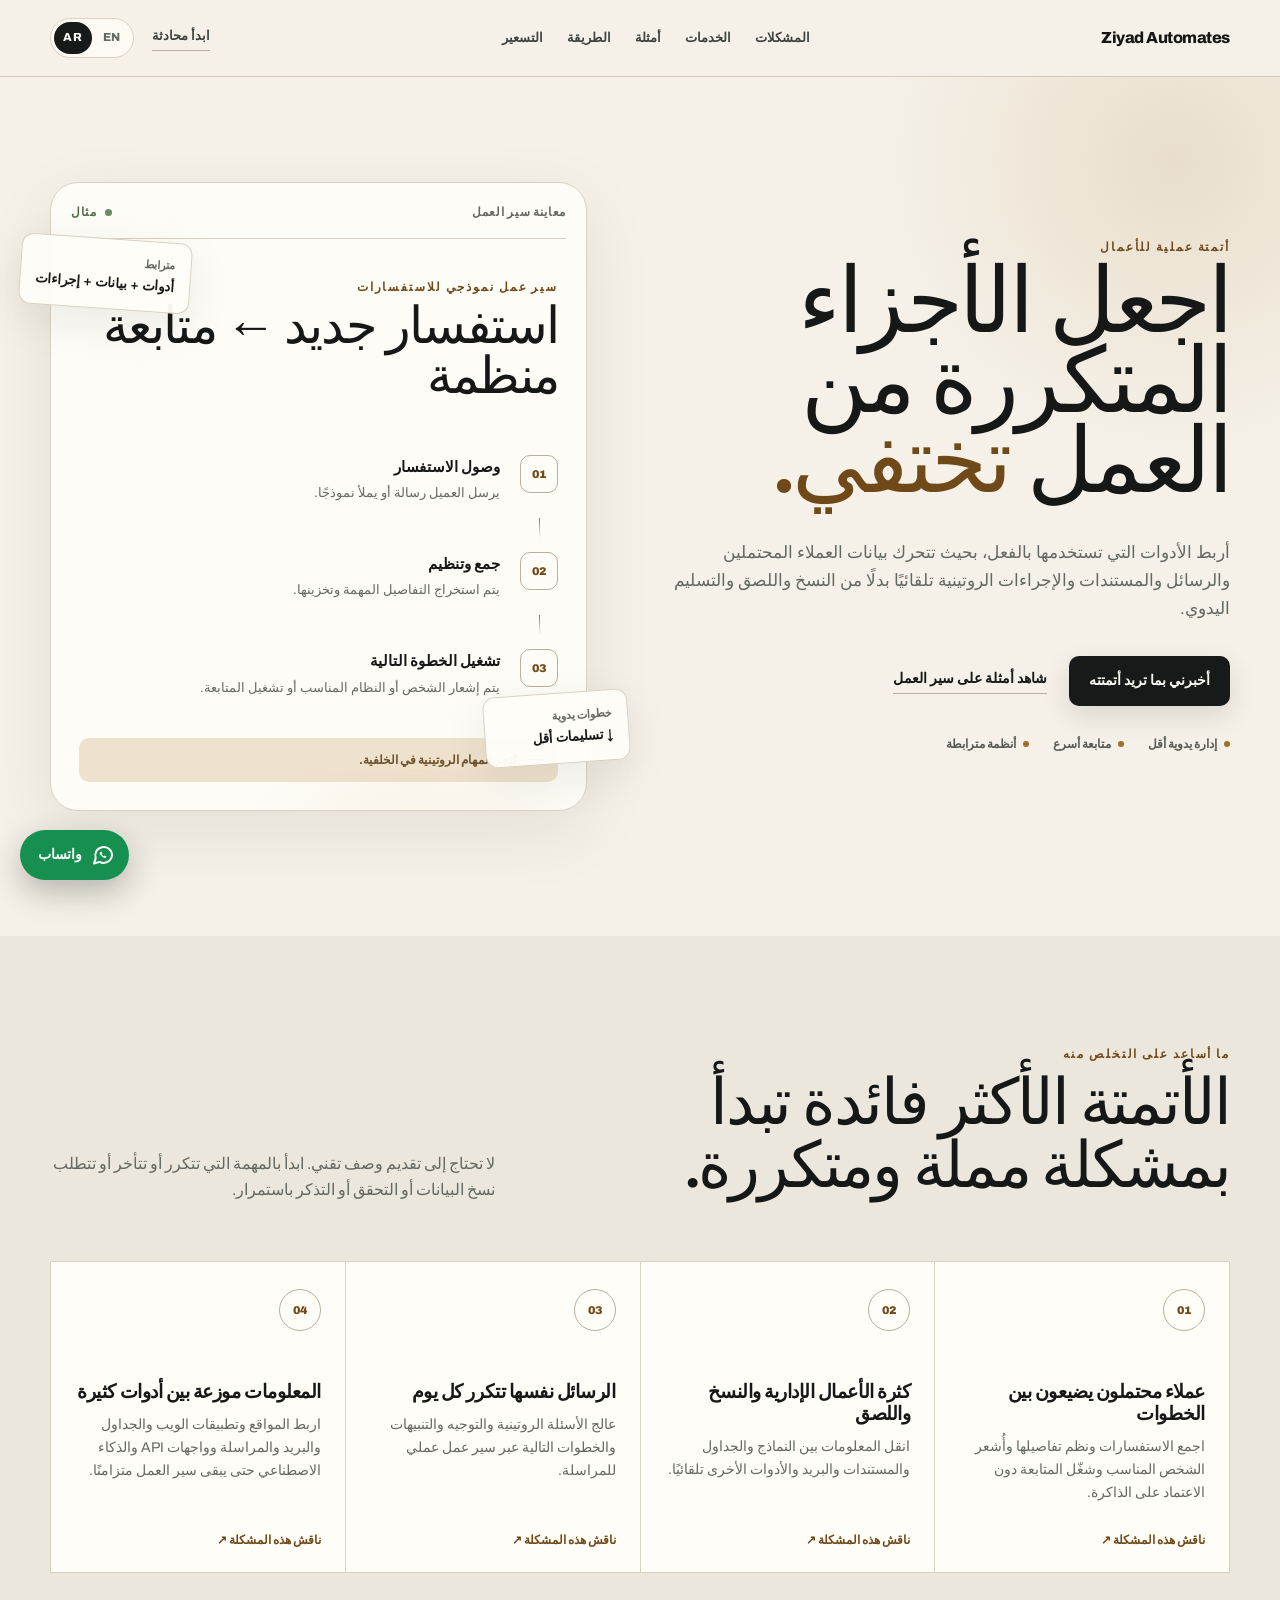
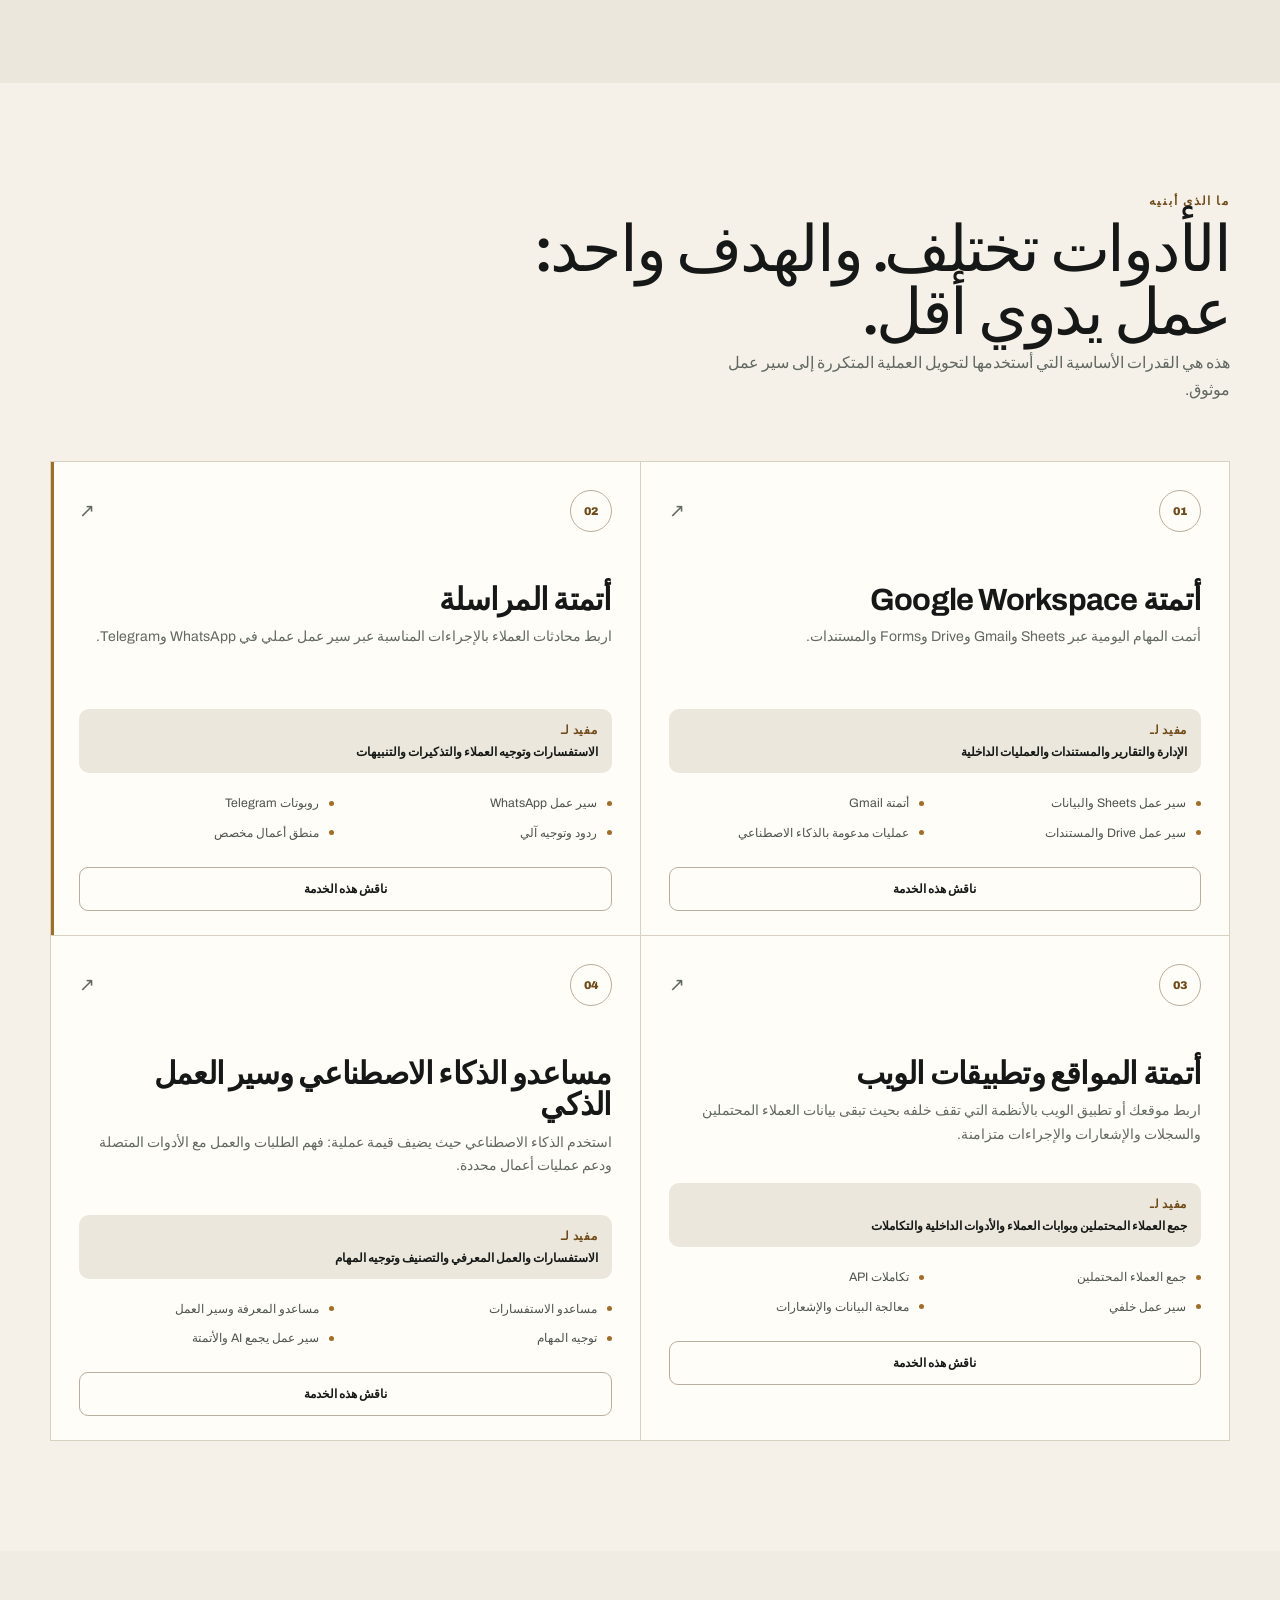
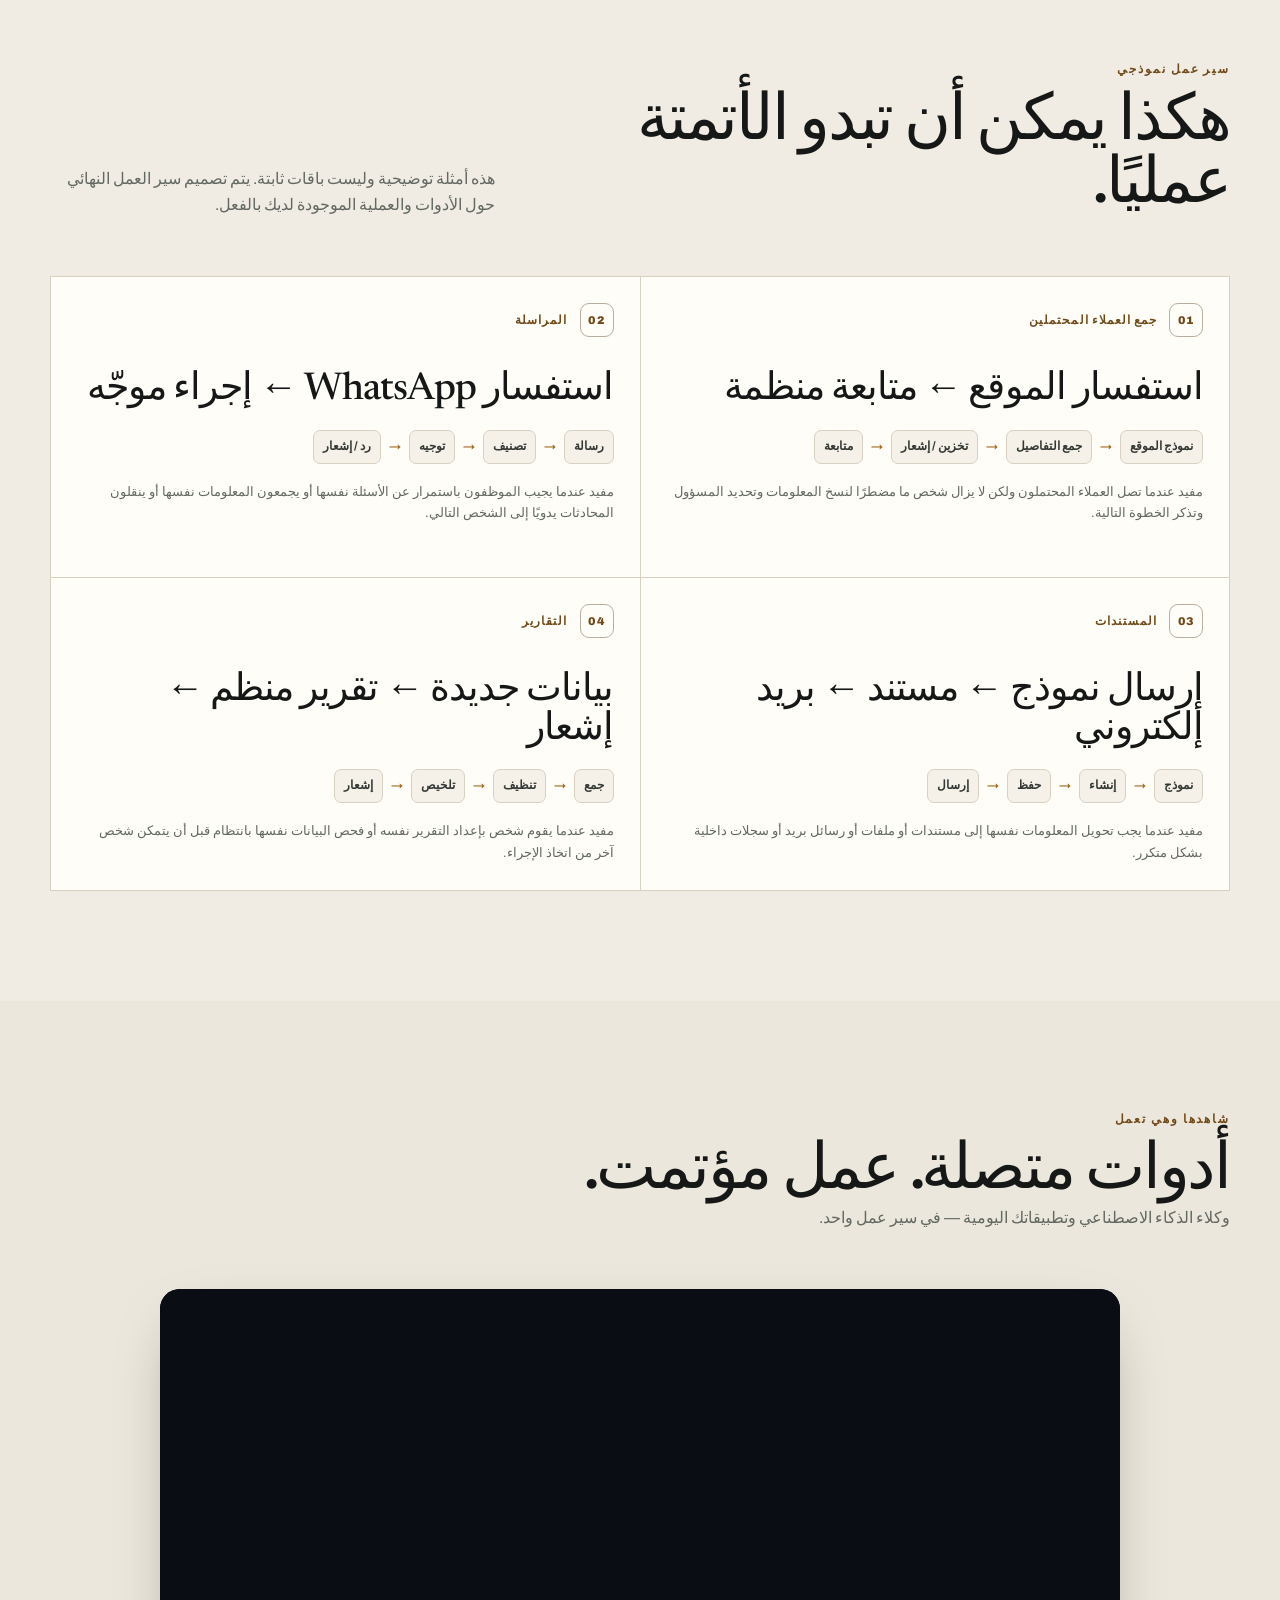
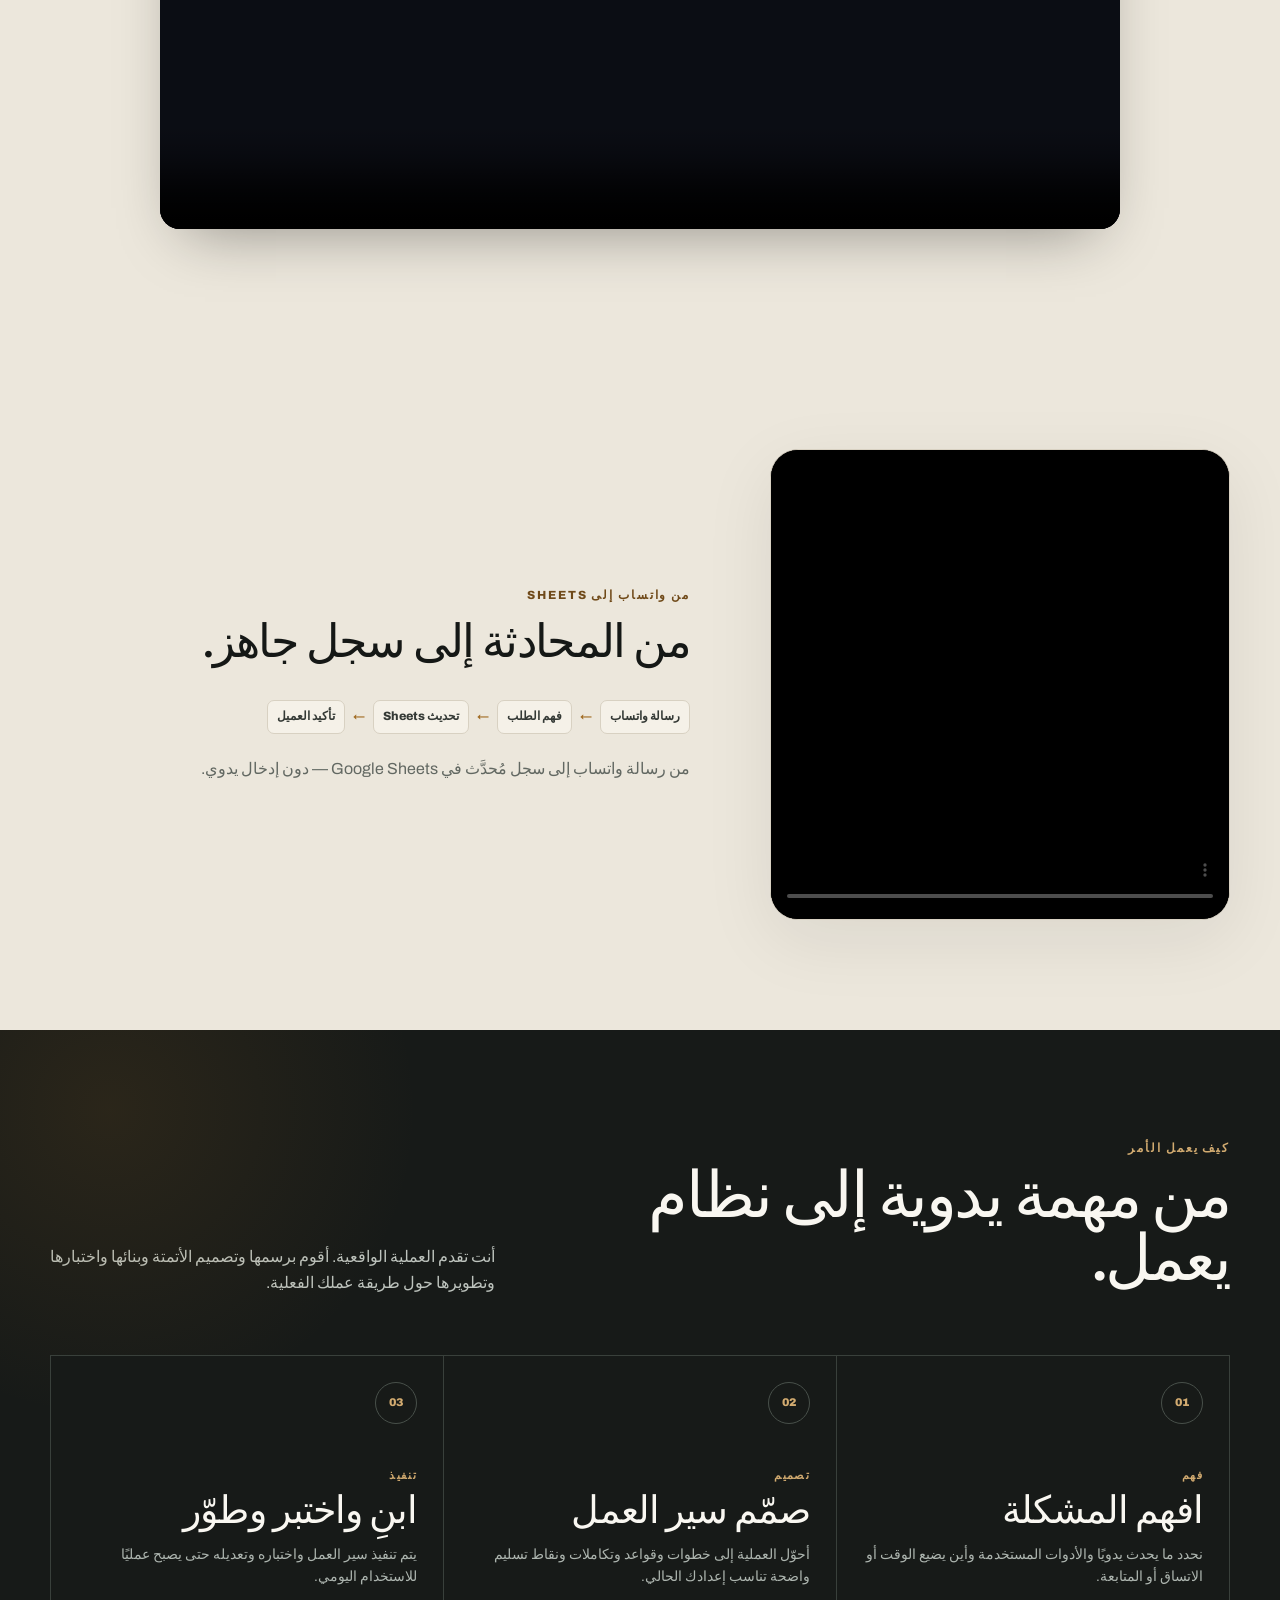
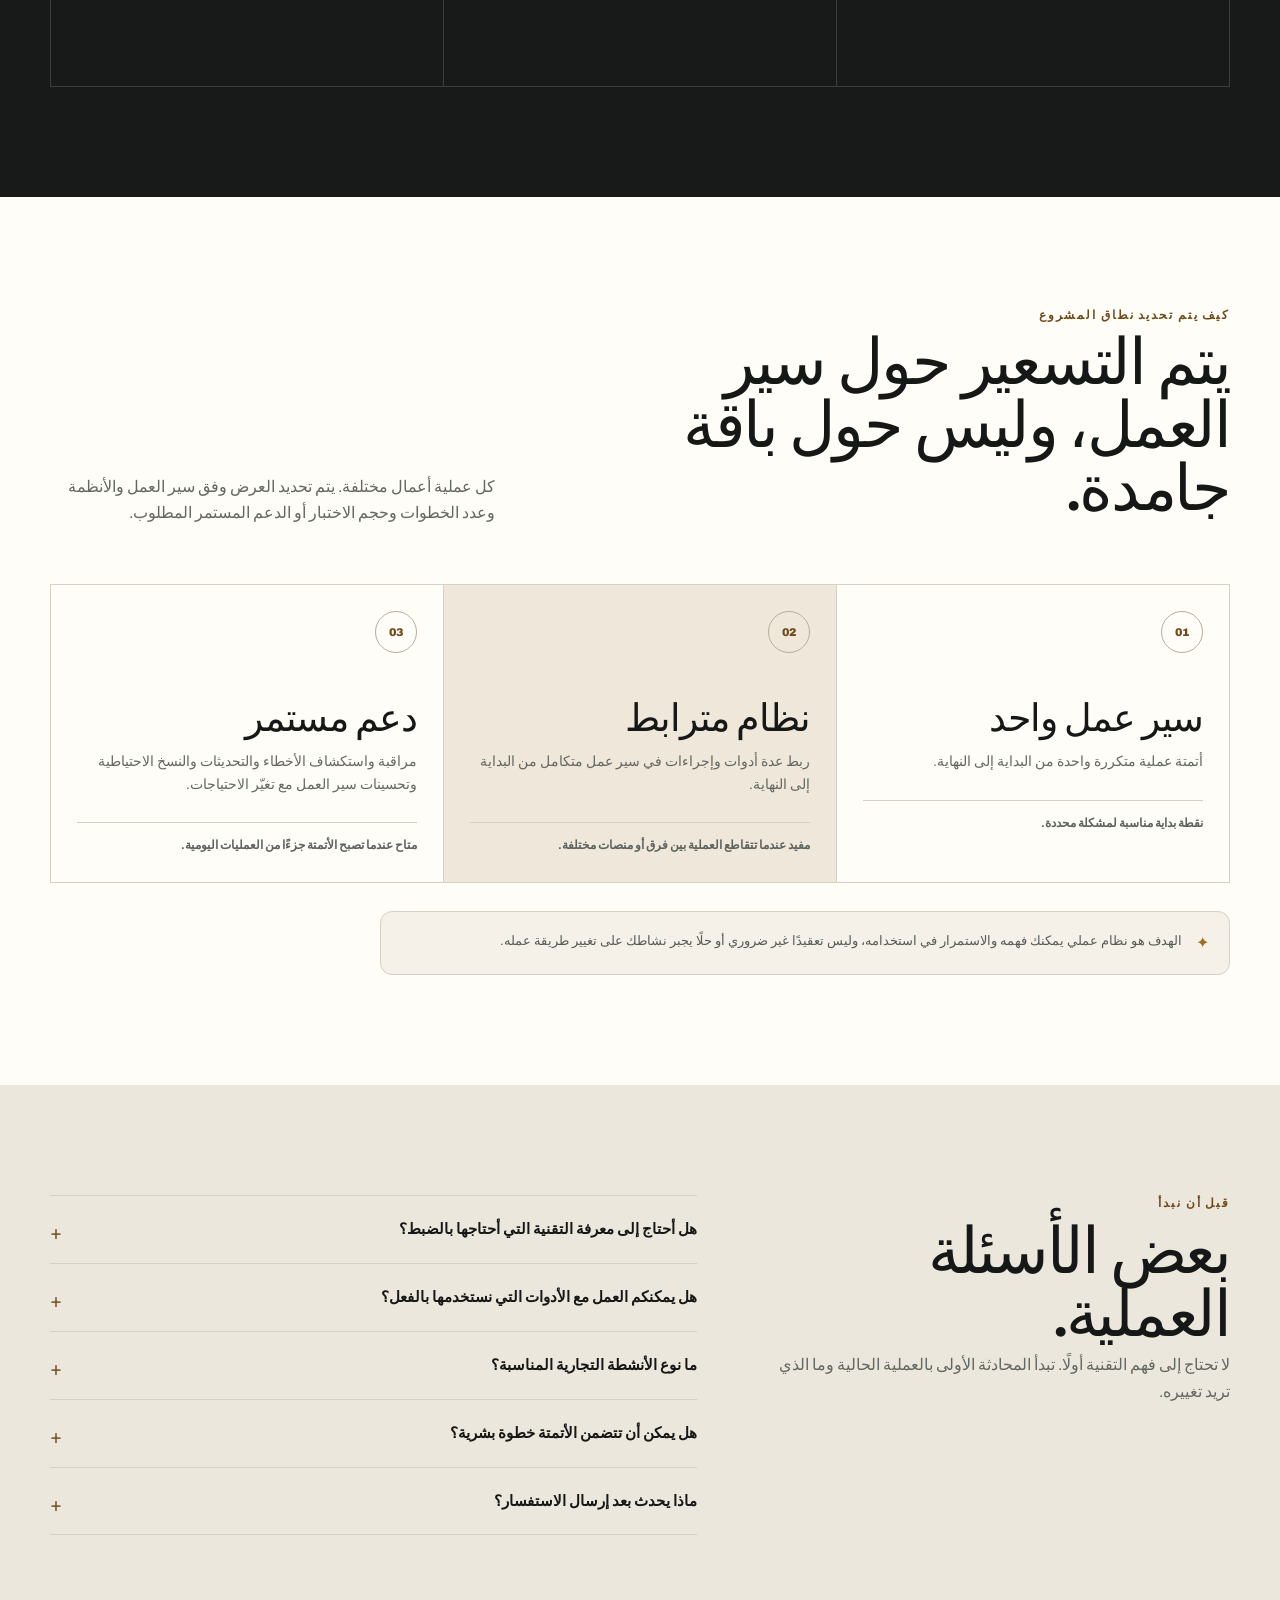
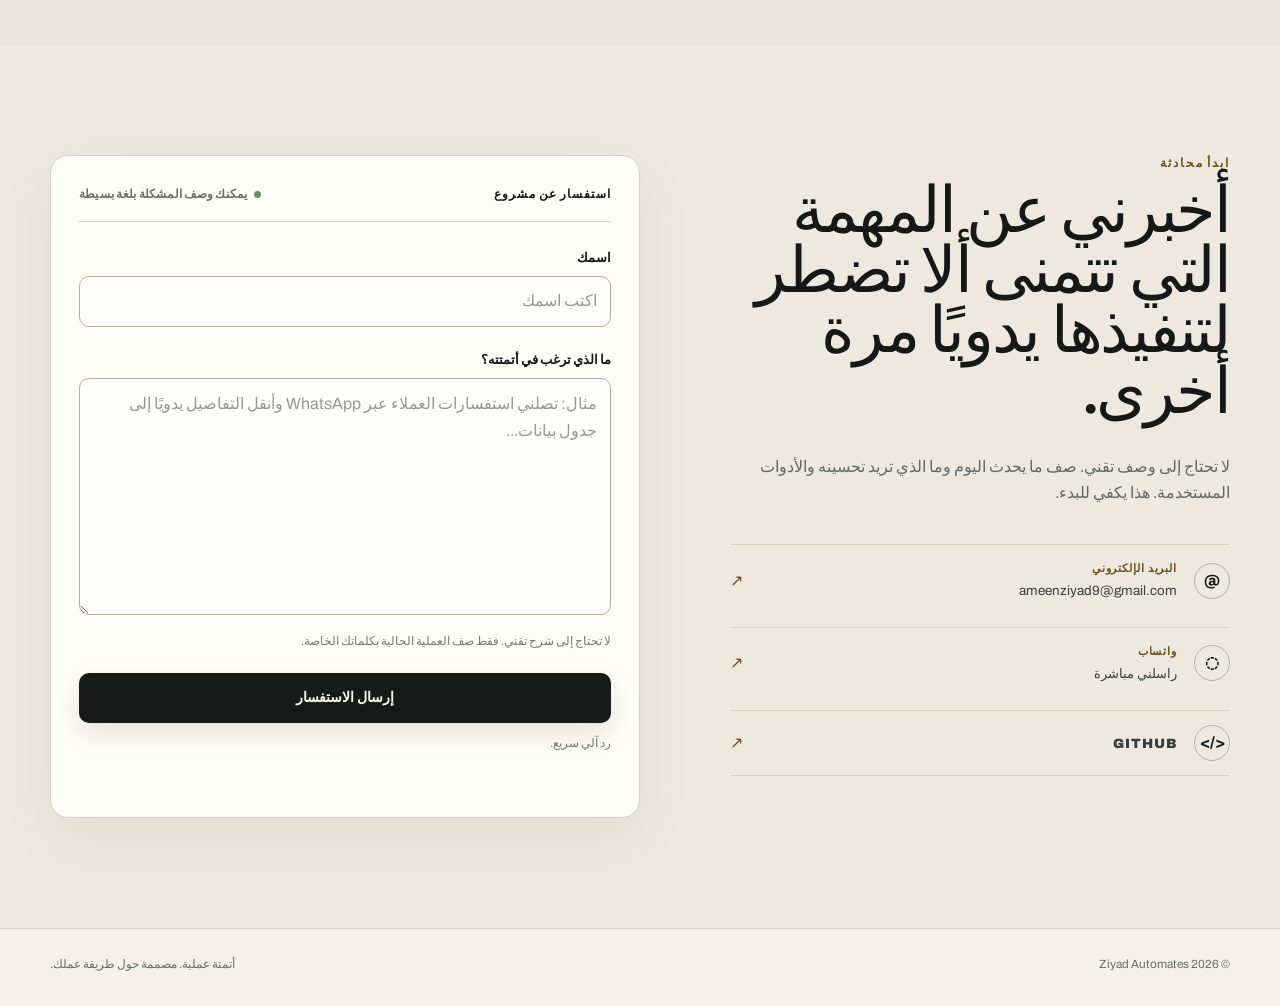
==== commit 28a12322: "." ====
--- a/ar/index.html
+++ b/ar/index.html
@@ -400,7 +400,7 @@
 <span aria-hidden="true" class="contact-icon" dir="ltr">&lt;/&gt;</span>
 <span class="contact-link-copy">
 <span class="contact-label">GitHub</span>
-<span>المزيد عني</span>
+
 </span>
 <span aria-hidden="true" class="contact-link-arrow">↗</span>
 </a>
--- a/style.css
+++ b/style.css
@@ -292,7 +292,10 @@
 
 /* Video showcase sections */
 .showcase-frame {
+    position: relative;
+    width: 100%;
     max-width: 960px;
+    aspect-ratio: 16 / 9;
     margin: 2.5rem auto 0;
     border-radius: 20px;
     overflow: hidden;
@@ -300,10 +303,12 @@
     box-shadow: 0 24px 60px -24px rgba(0, 0, 0, 0.4);
 }
 .showcase-frame video {
+    position: absolute;
+    inset: 0;
     display: block;
     width: 100%;
-    height: auto;
-    aspect-ratio: 16 / 9;
+    height: 100%;
+    object-fit: contain;
     background: #0b0d14;
 }
 .agent-grid {
@@ -313,10 +318,12 @@
     align-items: center;
 }
 .agent-media {
+    position: relative;
     grid-column: 1;
     grid-row: 1;
     width: 100%;
     max-width: 460px;
+    aspect-ratio: 1080 / 1104;
     justify-self: center;
     border: 1px solid var(--line);
     border-radius: var(--radius-lg);
@@ -325,10 +332,12 @@
     box-shadow: var(--shadow);
 }
 .agent-media video {
+    position: absolute;
+    inset: 0;
     display: block;
     width: 100%;
-    height: auto;
-    aspect-ratio: 1080 / 1104;
+    height: 100%;
+    object-fit: contain;
     background: #000;
 }
 .agent-copy {
